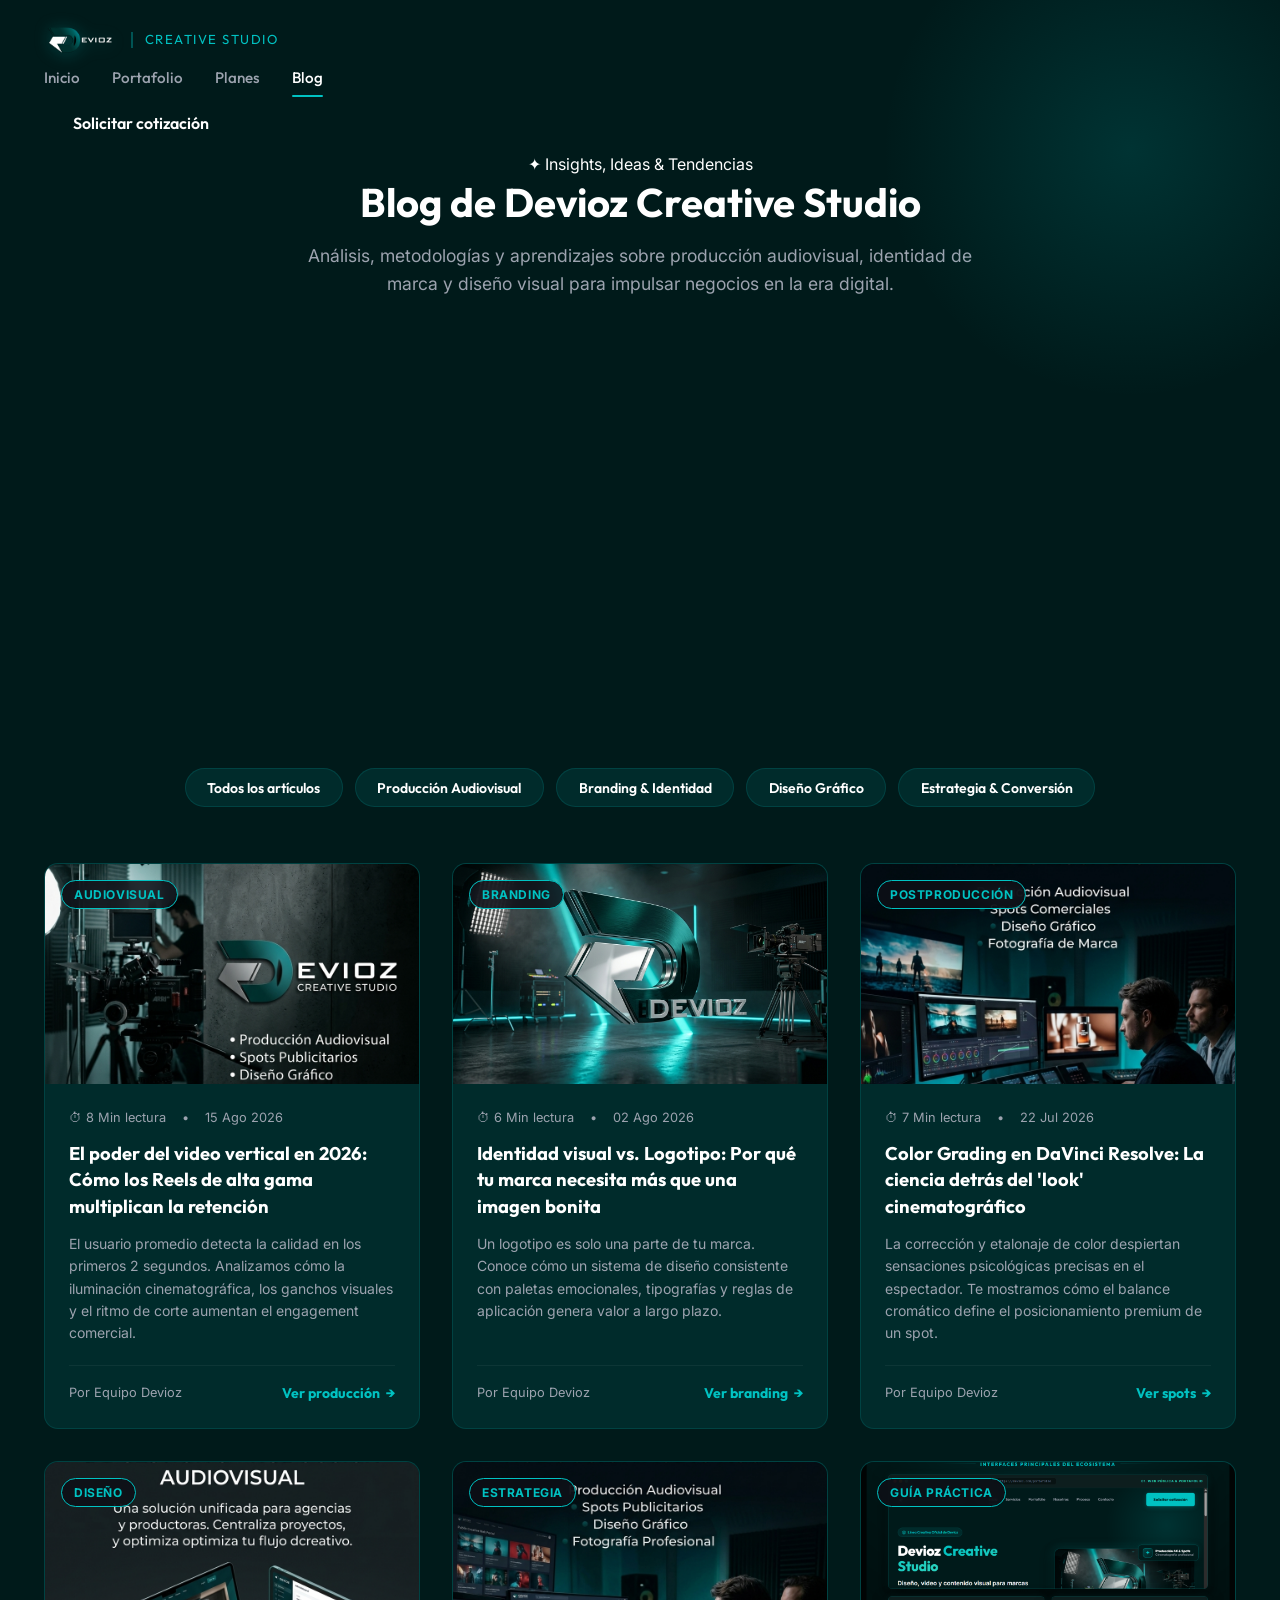
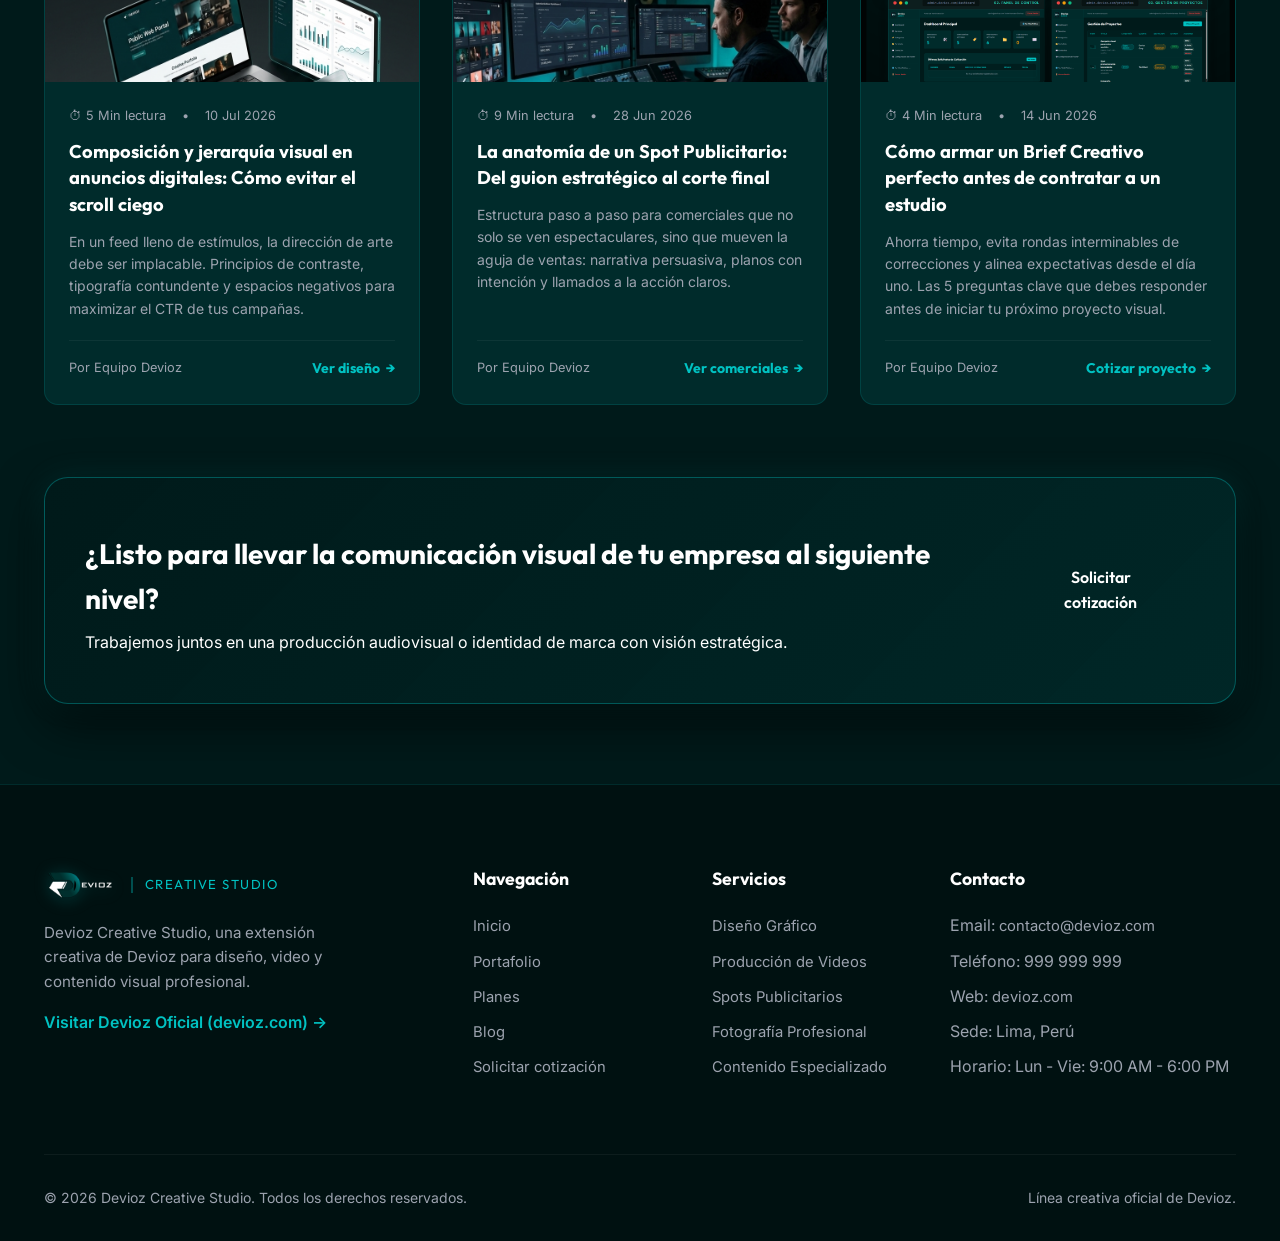
==== frontend/blog.html @ 8f35e1f4 "feat(navigation): add Planes and Blog pages and update main navigation" ====
﻿<!DOCTYPE html>
<html lang=es>
<head>
  <meta charset=UTF-8>
  <meta name=viewport content=width=device-width, initial-scale=1.0>
  <title>Blog & Insights - Devioz Creative Studio</title>
  <meta name=description content=Artículos, tendencias y recursos sobre producción de video, diseño gráfico, branding y estrategia visual por el equipo de Devioz Creative Studio.>
  <meta name=robots content=index, follow>

  <!-- Open Graph -->
  <meta property=og:title content=Blog & Insights - Devioz Creative Studio>
  <meta property=og:description content=Estrategias, análisis y tendencias visuales para potenciar tu marca.>
  <meta property=og:image content=/frontend/assets/img/hero-devioz-studio.jpg>
  <meta property=og:type content=website>

  <!-- Favicon -->
  <link rel=icon type=image/png href=/frontend/assets/img/logo-devioz.png>

  <!-- Google Fonts: Syne & Inter -->
  <link rel=preconnect href=https://fonts.googleapis.com>
  <link rel=preconnect href=https://fonts.gstatic.com crossorigin>
  <link href=https://fonts.googleapis.com/css2?family=Inter:wght@300;400;500;600;700&family=Syne:wght@700;800&display=swap rel=stylesheet>

  <!-- CSS Principal -->
  <link rel=stylesheet href=/frontend/assets/css/style.css>
</head>
<body>

  <!-- HEADER / NAVEGACIÓN -->
  <header class=header id=header>
    <div class=container nav-container>
      <a href=/inicio class=logo id=main-logo aria-label=Devioz Creative Studio Inicio>
        <img src=/frontend/assets/img/logo-devioz.png alt=Devioz Logo class=logo-img>
        <span class=logo-badge>Creative Studio</span>
      </a>

      <nav class=nav-menu id=nav-menu>
        <a href=/inicio class=nav-link>Inicio</a>
        <a href=/portafolio class=nav-link>Portafolio</a>
        <a href=/planes class=nav-link>Planes</a>
        <a href=/blog class=nav-link active>Blog</a>
      </nav>

      <div class=nav-cta>
        <a href=/cotizacion class=btn btn-primary id=header-cta-btn>Solicitar cotización</a>
      </div>

      <button class=mobile-toggle id=mobile-toggle aria-label=Abrir menú de navegación aria-expanded=false>
        &#9776;
      </button>
    </div>
  </header>

  <main>
    <!-- CABECERA DE PÁGINA BLOG -->
    <section class=page-header-section>
      <div class=hero-glow></div>
      <div class=container>
        <div class=section-header>
          <span class=section-badge>✦ Insights, Ideas &amp; Tendencias</span>
          <h1 class=section-title>Blog de Devioz Creative Studio</h1>
          <p class=section-subtitle>
            Análisis, metodologías y aprendizajes sobre producción audiovisual, identidad de marca y diseño visual para impulsar negocios en la era digital.
          </p>
        </div>
      </div>
    </section>

    <!-- SECCIÓN DE ARTÍCULOS CON FILTROS -->
    <section class=blog-section>
      <div class=container>

        <!-- Barra de Filtros -->
        <div class=blog-filter-bar>
          <button type=button class=blog-filter-btn active data-category=all>Todos los artículos</button>
          <button type=button class=blog-filter-btn data-category=video>Producción Audiovisual</button>
          <button type=button class=blog-filter-btn data-category=branding>Branding &amp; Identidad</button>
          <button type=button class=blog-filter-btn data-category=diseno>Diseño Gráfico</button>
          <button type=button class=blog-filter-btn data-category=estrategia>Estrategia &amp; Conversión</button>
        </div>

        <!-- Grid de Artículos -->
        <div class=blog-grid id=blogGrid>

          <!-- Artículo 1 -->
          <article class=blog-card data-category=video>
            <div class=blog-thumb-wrap>
              <img src=/frontend/assets/img/flyer-devioz-rodaje.jpg alt=Producción de video vertical en 4K class=blog-thumb loading=lazy>
              <span class=blog-tag-badge>Audiovisual</span>
            </div>
            <div class=blog-body>
              <div class=blog-meta>
                <span>⏱ 8 Min lectura</span>
                <span>•</span>
                <span>15 Ago 2026</span>
              </div>
              <h2 class=blog-title>El poder del video vertical en 2026: Cómo los Reels de alta gama multiplican la retención</h2>
              <p class=blog-excerpt>
                El usuario promedio detecta la calidad en los primeros 2 segundos. Analizamos cómo la iluminación cinematográfica, los ganchos visuales y el ritmo de corte aumentan el engagement comercial.
              </p>
              <div class=blog-footer>
                <span class=blog-author>Por Equipo Devioz</span>
                <a href=/cotizacion?servicio=produccion-videos class=blog-read-more>Ver producción <span>&rarr;</span></a>
              </div>
            </div>
          </article>

          <!-- Artículo 2 -->
          <article class=blog-card data-category=branding>
            <div class=blog-thumb-wrap>
              <img src=/frontend/assets/img/hero-devioz-studio.jpg alt=Identidad de marca profesional class=blog-thumb loading=lazy>
              <span class=blog-tag-badge>Branding</span>
            </div>
            <div class=blog-body>
              <div class=blog-meta>
                <span>⏱ 6 Min lectura</span>
                <span>•</span>
                <span>02 Ago 2026</span>
              </div>
              <h2 class=blog-title>Identidad visual vs. Logotipo: Por qué tu marca necesita más que una imagen bonita</h2>
              <p class=blog-excerpt>
                Un logotipo es solo una parte de tu marca. Conoce cómo un sistema de diseño consistente con paletas emocionales, tipografías y reglas de aplicación genera valor a largo plazo.
              </p>
              <div class=blog-footer>
                <span class=blog-author>Por Equipo Devioz</span>
                <a href=/cotizacion?servicio=diseno-grafico class=blog-read-more>Ver branding <span>&rarr;</span></a>
              </div>
            </div>
          </article>

          <!-- Artículo 3 -->
          <article class=blog-card data-category=video>
            <div class=blog-thumb-wrap>
              <img src=/frontend/assets/img/flyer-devioz-postproduccion.jpg alt=Postproducción y color grading class=blog-thumb loading=lazy>
              <span class=blog-tag-badge>Postproducción</span>
            </div>
            <div class=blog-body>
              <div class=blog-meta>
                <span>⏱ 7 Min lectura</span>
                <span>•</span>
                <span>22 Jul 2026</span>
              </div>
              <h2 class=blog-title>Color Grading en DaVinci Resolve: La ciencia detrás del 'look' cinematográfico</h2>
              <p class=blog-excerpt>
                La corrección y etalonaje de color despiertan sensaciones psicológicas precisas en el espectador. Te mostramos cómo el balance cromático define el posicionamiento premium de un spot.
              </p>
              <div class=blog-footer>
                <span class=blog-author>Por Equipo Devioz</span>
                <a href=/cotizacion?servicio=spots-publicitarios class=blog-read-more>Ver spots <span>&rarr;</span></a>
              </div>
            </div>
          </article>

          <!-- Artículo 4 -->
          <article class=blog-card data-category=diseno>
            <div class=blog-thumb-wrap>
              <img src=/frontend/assets/img/flyer-devioz-devices.jpg alt=Diseño publicitario multiformato class=blog-thumb loading=lazy>
              <span class=blog-tag-badge>Diseño</span>
            </div>
            <div class=blog-body>
              <div class=blog-meta>
                <span>⏱ 5 Min lectura</span>
                <span>•</span>
                <span>10 Jul 2026</span>
              </div>
              <h2 class=blog-title>Composición y jerarquía visual en anuncios digitales: Cómo evitar el scroll ciego</h2>
              <p class=blog-excerpt>
                En un feed lleno de estímulos, la dirección de arte debe ser implacable. Principios de contraste, tipografía contundente y espacios negativos para maximizar el CTR de tus campañas.
              </p>
              <div class=blog-footer>
                <span class=blog-author>Por Equipo Devioz</span>
                <a href=/cotizacion?servicio=diseno-grafico class=blog-read-more>Ver diseño <span>&rarr;</span></a>
              </div>
            </div>
          </article>

          <!-- Artículo 5 -->
          <article class=blog-card data-category=estrategia>
            <div class=blog-thumb-wrap>
              <img src=/frontend/assets/img/flyer-devioz-pantallas.jpg alt=Estrategia y producción de comerciales class=blog-thumb loading=lazy>
              <span class=blog-tag-badge>Estrategia</span>
            </div>
            <div class=blog-body>
              <div class=blog-meta>
                <span>⏱ 9 Min lectura</span>
                <span>•</span>
                <span>28 Jun 2026</span>
              </div>
              <h2 class=blog-title>La anatomía de un Spot Publicitario: Del guion estratégico al corte final</h2>
              <p class=blog-excerpt>
                Estructura paso a paso para comerciales que no solo se ven espectaculares, sino que mueven la aguja de ventas: narrativa persuasiva, planos con intención y llamados a la acción claros.
              </p>
              <div class=blog-footer>
                <span class=blog-author>Por Equipo Devioz</span>
                <a href=/cotizacion?servicio=spots-publicitarios class=blog-read-more>Ver comerciales <span>&rarr;</span></a>
              </div>
            </div>
          </article>

          <!-- Artículo 6 -->
          <article class=blog-card data-category=estrategia>
            <div class=blog-thumb-wrap>
              <img src=/frontend/assets/img/flyer-oficial-devioz.png alt=Brief creativo profesional class=blog-thumb loading=lazy>
              <span class=blog-tag-badge>Guía Práctica</span>
            </div>
            <div class=blog-body>
              <div class=blog-meta>
                <span>⏱ 4 Min lectura</span>
                <span>•</span>
                <span>14 Jun 2026</span>
              </div>
              <h2 class=blog-title>Cómo armar un Brief Creativo perfecto antes de contratar a un estudio</h2>
              <p class=blog-excerpt>
                Ahorra tiempo, evita rondas interminables de correcciones y alinea expectativas desde el día uno. Las 5 preguntas clave que debes responder antes de iniciar tu próximo proyecto visual.
              </p>
              <div class=blog-footer>
                <span class=blog-author>Por Equipo Devioz</span>
                <a href=/cotizacion class=blog-read-more>Cotizar proyecto <span>&rarr;</span></a>
              </div>
            </div>
          </article>

        </div>

        <!-- BANNER FINAL CTA -->
        <div class=page-cta-banner>
          <div>
            <h3 class=page-cta-title>¿Listo para llevar la comunicación visual de tu empresa al siguiente nivel?</h3>
            <p class=page-cta-desc>Trabajemos juntos en una producción audiovisual o identidad de marca con visión estratégica.</p>
          </div>
          <a href=/cotizacion class=btn btn-primary page-cta-btn>Solicitar cotización</a>
        </div>

      </div>
    </section>
  </main>

  <!-- FOOTER -->
  <footer class=footer>
    <div class=container>
      <div class=footer-grid>
        <div class=footer-about>
          <a href=/inicio class=logo>
            <img src=/frontend/assets/img/logo-devioz.png alt=Devioz Logo class=logo-img style=height: 32px;>
            <span class=logo-badge>Creative Studio</span>
          </a>
          <p>
            Devioz Creative Studio, una extensión creativa de Devioz para diseño, video y contenido visual profesional.
          </p>
          <a href=https://devioz.com/ target=_blank rel=noopener noreferrer class=footer-external id=footer-external-link>
            Visitar Devioz Oficial (devioz.com) &rarr;
          </a>
        </div>

        <div>
          <h4 class=footer-title>Navegación</h4>
          <ul class=footer-links>
            <li><a href=/inicio>Inicio</a></li>
            <li><a href=/portafolio>Portafolio</a></li>
            <li><a href=/planes>Planes</a></li>
            <li><a href=/blog>Blog</a></li>
            <li><a href=/cotizacion>Solicitar cotización</a></li>
          </ul>
        </div>

        <div>
          <h4 class=footer-title>Servicios</h4>
          <ul class=footer-links>
            <li><a href=/cotizacion?servicio=diseno-grafico>Diseño Gráfico</a></li>
            <li><a href=/cotizacion?servicio=produccion-videos>Producción de Videos</a></li>
            <li><a href=/cotizacion?servicio=spots-publicitarios>Spots Publicitarios</a></li>
            <li><a href=/cotizacion?servicio=fotografia-profesional>Fotografía Profesional</a></li>
            <li><a href=/cotizacion?servicio=contenido-especializado>Contenido Especializado</a></li>
          </ul>
        </div>

        <div>
          <h4 class=footer-title>Contacto</h4>
          <ul class=footer-links>
            <li class=footer-contact-item>Email: <a href=mailto:contacto@devioz.com id=footer-email style=color: inherit; text-decoration: none;>contacto@devioz.com</a></li>
            <li class=footer-contact-item>Teléfono: <span id=footer-telefono>999 999 999</span></li>
            <li class=footer-contact-item>Web: <a href=https://devioz.com/ target=_blank rel=noopener noreferrer id=footer-web style=color: inherit; text-decoration: none;>devioz.com</a></li>
            <li class=footer-contact-item>Sede: <span id=footer-sede>Lima, Perú</span></li>
            <li class=footer-contact-item id=footer-horario-row>Horario: <span id=footer-horario>Lun - Vie: 9:00 AM - 6:00 PM</span></li>
          </ul>
        </div>
      </div>

      <div class=footer-bottom>
        <p>&copy; 2026 Devioz Creative Studio. Todos los derechos reservados.</p>
        <p class=footer-privacy>Línea creativa oficial de <a href=https://devioz.com/ target=_blank rel=noopener noreferrer style=color: inherit;>Devioz</a>.</p>
      </div>
    </div>
  </footer>

  <!-- Script Principal -->
  <script src=/frontend/assets/js/main.js></script>
</body>
</html>
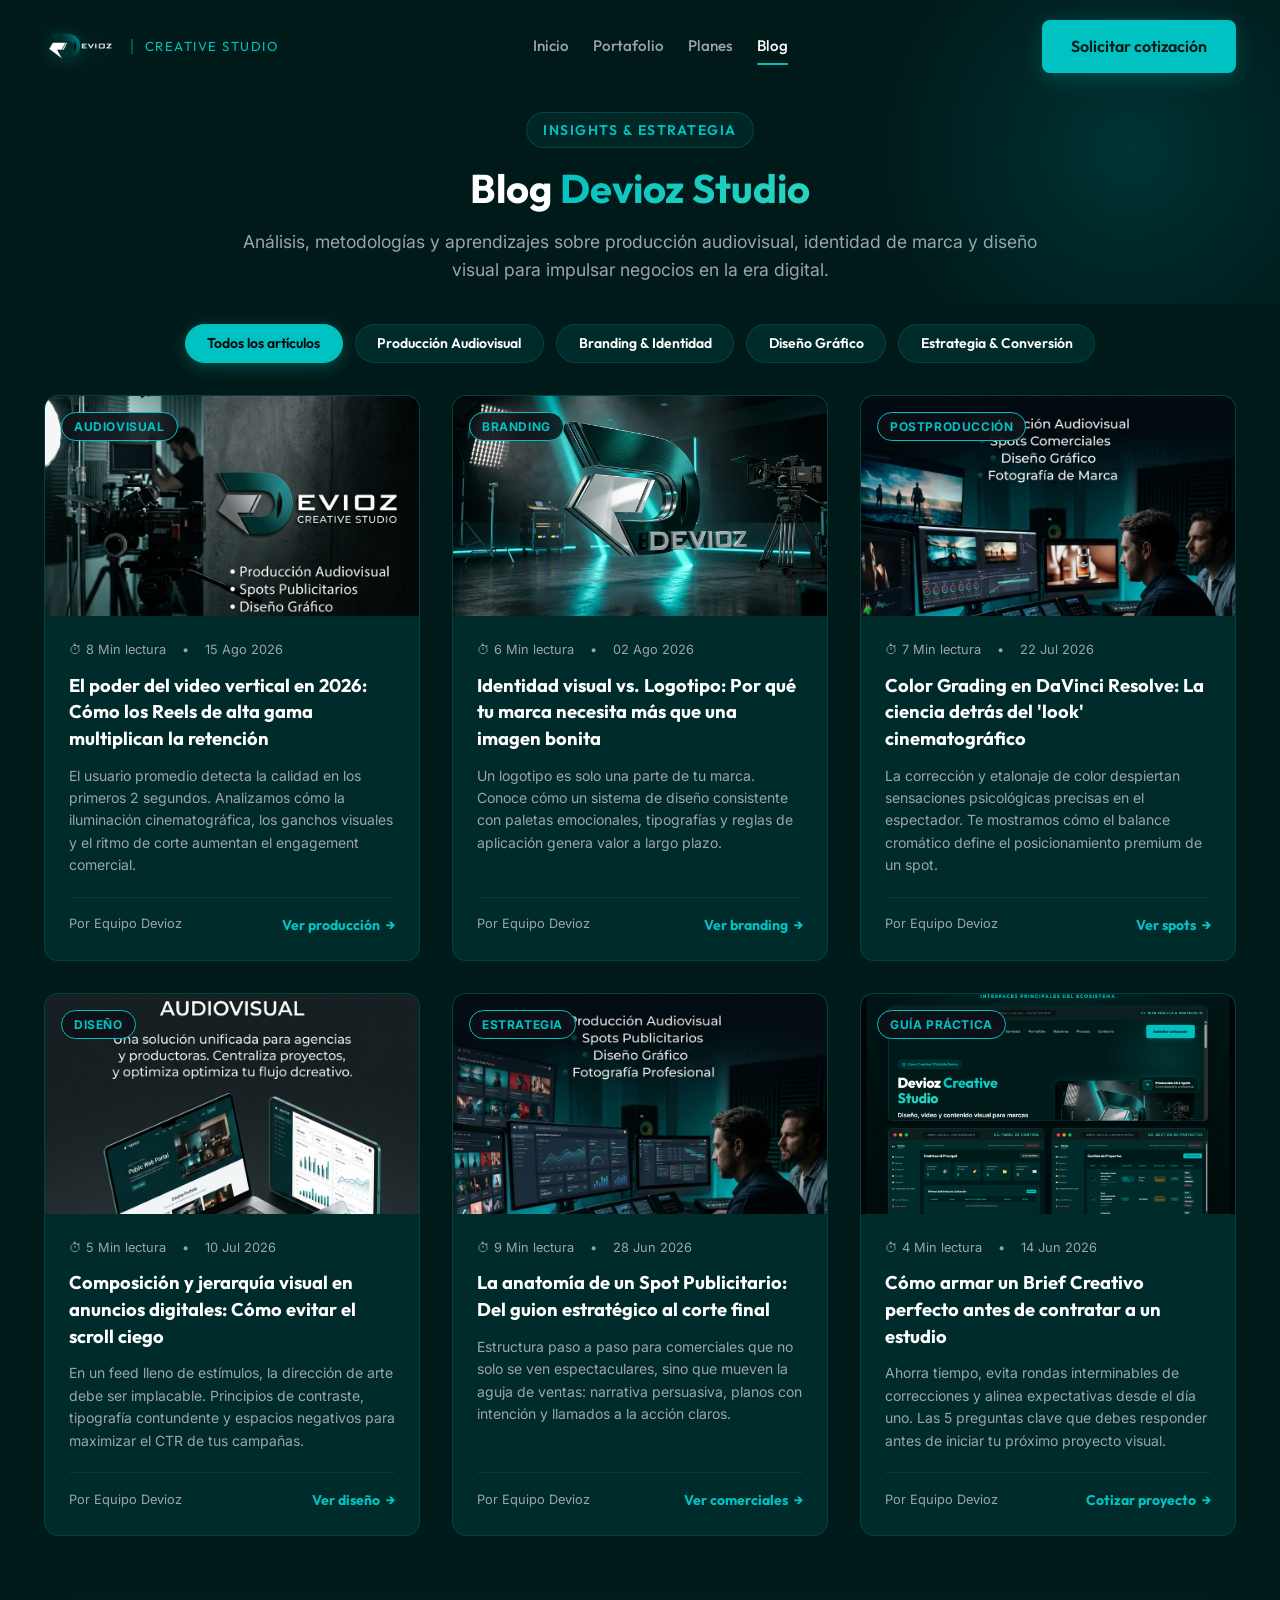
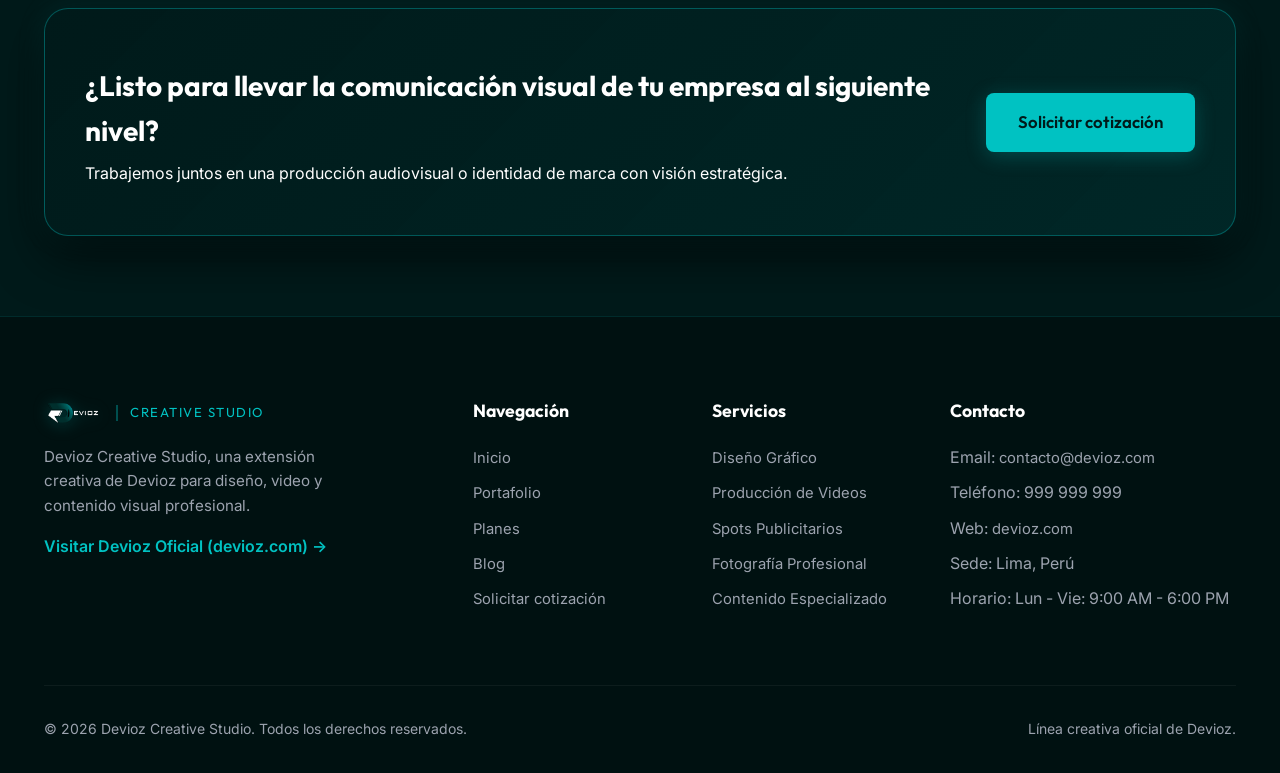
==== commit 37a7ceb1: "fix(ui): optimize vertical spacing between page headers and content, fix nav alignment and portfolio" ====
--- a/frontend/blog.html
+++ b/frontend/blog.html
@@ -1,51 +1,51 @@
-﻿<!DOCTYPE html>
-<html lang=es>
+<!DOCTYPE html>
+<html lang="es">
 <head>
-  <meta charset=UTF-8>
-  <meta name=viewport content=width=device-width, initial-scale=1.0>
+  <meta charset="UTF-8">
+  <meta name="viewport" content="width=device-width, initial-scale=1.0">
   <title>Blog & Insights - Devioz Creative Studio</title>
-  <meta name=description content=Artículos, tendencias y recursos sobre producción de video, diseño gráfico, branding y estrategia visual por el equipo de Devioz Creative Studio.>
-  <meta name=robots content=index, follow>
+  <meta name="description" content="Artículos, tendencias y recursos sobre producción de video, diseño gráfico, branding y estrategia visual por el equipo de Devioz Creative Studio.">
+  <meta name="robots" content="index, follow">
 
   <!-- Open Graph -->
-  <meta property=og:title content=Blog & Insights - Devioz Creative Studio>
-  <meta property=og:description content=Estrategias, análisis y tendencias visuales para potenciar tu marca.>
-  <meta property=og:image content=/frontend/assets/img/hero-devioz-studio.jpg>
-  <meta property=og:type content=website>
+  <meta property="og:title" content="Blog & Insights - Devioz Creative Studio">
+  <meta property="og:description" content="Estrategias, análisis y tendencias visuales para potenciar tu marca.">
+  <meta property="og:image" content="/frontend/assets/img/hero-devioz-studio.jpg">
+  <meta property="og:type" content="website">
 
   <!-- Favicon -->
-  <link rel=icon type=image/png href=/frontend/assets/img/logo-devioz.png>
+  <link rel="icon" type="image/png" href="/frontend/assets/img/logo-devioz.png">
 
   <!-- Google Fonts: Syne & Inter -->
-  <link rel=preconnect href=https://fonts.googleapis.com>
-  <link rel=preconnect href=https://fonts.gstatic.com crossorigin>
-  <link href=https://fonts.googleapis.com/css2?family=Inter:wght@300;400;500;600;700&family=Syne:wght@700;800&display=swap rel=stylesheet>
+  <link rel="preconnect" href="https://fonts.googleapis.com">
+  <link rel="preconnect" href="https://fonts.gstatic.com" crossorigin>
+  <link href="https://fonts.googleapis.com/css2?family=Inter:wght@300;400;500;600;700&family=Syne:wght@700;800&display=swap" rel="stylesheet">
 
   <!-- CSS Principal -->
-  <link rel=stylesheet href=/frontend/assets/css/style.css>
+  <link rel="stylesheet" href="/frontend/assets/css/style.css">
 </head>
 <body>
 
   <!-- HEADER / NAVEGACIÓN -->
-  <header class=header id=header>
-    <div class=container nav-container>
-      <a href=/inicio class=logo id=main-logo aria-label=Devioz Creative Studio Inicio>
-        <img src=/frontend/assets/img/logo-devioz.png alt=Devioz Logo class=logo-img>
-        <span class=logo-badge>Creative Studio</span>
+  <header class="header" id="header">
+    <div class="container nav-container">
+      <a href="/inicio" class="logo" id="main-logo" aria-label="Devioz Creative Studio Inicio">
+        <img src="/frontend/assets/img/logo-devioz.png" alt="Devioz Logo" class="logo-img">
+        <span class="logo-badge">Creative Studio</span>
       </a>
 
-      <nav class=nav-menu id=nav-menu>
-        <a href=/inicio class=nav-link>Inicio</a>
-        <a href=/portafolio class=nav-link>Portafolio</a>
-        <a href=/planes class=nav-link>Planes</a>
-        <a href=/blog class=nav-link active>Blog</a>
+      <nav class="nav-menu" id="nav-menu">
+        <a href="/inicio" class="nav-link">Inicio</a>
+        <a href="/portafolio" class="nav-link">Portafolio</a>
+        <a href="/planes" class="nav-link">Planes</a>
+        <a href="/blog" class="nav-link active">Blog</a>
       </nav>
 
-      <div class=nav-cta>
-        <a href=/cotizacion class=btn btn-primary id=header-cta-btn>Solicitar cotización</a>
-      </div>
-
-      <button class=mobile-toggle id=mobile-toggle aria-label=Abrir menú de navegación aria-expanded=false>
+      <div class="nav-cta">
+        <a href="/cotizacion" class="btn btn-primary" id="header-cta-btn">Solicitar cotización</a>
+      </div>
+
+      <button class="mobile-toggle" id="mobile-toggle" aria-label="Abrir menú de navegación" aria-expanded="false">
         &#9776;
       </button>
     </div>
@@ -53,13 +53,13 @@
 
   <main>
     <!-- CABECERA DE PÁGINA BLOG -->
-    <section class=page-header-section>
-      <div class=hero-glow></div>
-      <div class=container>
-        <div class=section-header>
-          <span class=section-badge>✦ Insights, Ideas &amp; Tendencias</span>
-          <h1 class=section-title>Blog de Devioz Creative Studio</h1>
-          <p class=section-subtitle>
+    <section class="page-header-section">
+      <div class="hero-glow"></div>
+      <div class="container">
+        <div class="section-header">
+          <span class="section-tag">Insights &amp; Estrategia</span>
+          <h1 class="section-title">Blog <span>Devioz Studio</span></h1>
+          <p class="section-subtitle">
             Análisis, metodologías y aprendizajes sobre producción audiovisual, identidad de marca y diseño visual para impulsar negocios en la era digital.
           </p>
         </div>
@@ -67,155 +67,155 @@
     </section>
 
     <!-- SECCIÓN DE ARTÍCULOS CON FILTROS -->
-    <section class=blog-section>
-      <div class=container>
+    <section class="blog-section">
+      <div class="container">
 
         <!-- Barra de Filtros -->
-        <div class=blog-filter-bar>
-          <button type=button class=blog-filter-btn active data-category=all>Todos los artículos</button>
-          <button type=button class=blog-filter-btn data-category=video>Producción Audiovisual</button>
-          <button type=button class=blog-filter-btn data-category=branding>Branding &amp; Identidad</button>
-          <button type=button class=blog-filter-btn data-category=diseno>Diseño Gráfico</button>
-          <button type=button class=blog-filter-btn data-category=estrategia>Estrategia &amp; Conversión</button>
+        <div class="blog-filter-bar">
+          <button type="button" class="blog-filter-btn active" data-category="all">Todos los artículos</button>
+          <button type="button" class="blog-filter-btn" data-category="video">Producción Audiovisual</button>
+          <button type="button" class="blog-filter-btn" data-category="branding">Branding &amp; Identidad</button>
+          <button type="button" class="blog-filter-btn" data-category="diseno">Diseño Gráfico</button>
+          <button type="button" class="blog-filter-btn" data-category="estrategia">Estrategia &amp; Conversión</button>
         </div>
 
         <!-- Grid de Artículos -->
-        <div class=blog-grid id=blogGrid>
+        <div class="blog-grid" id="blogGrid">
 
           <!-- Artículo 1 -->
-          <article class=blog-card data-category=video>
-            <div class=blog-thumb-wrap>
-              <img src=/frontend/assets/img/flyer-devioz-rodaje.jpg alt=Producción de video vertical en 4K class=blog-thumb loading=lazy>
-              <span class=blog-tag-badge>Audiovisual</span>
-            </div>
-            <div class=blog-body>
-              <div class=blog-meta>
+          <article class="blog-card" data-category="video">
+            <div class="blog-thumb-wrap">
+              <img src="/frontend/assets/img/flyer-devioz-rodaje.jpg" alt="Producción de video vertical en 4K" class="blog-thumb" loading="lazy">
+              <span class="blog-tag-badge">Audiovisual</span>
+            </div>
+            <div class="blog-body">
+              <div class="blog-meta">
                 <span>⏱ 8 Min lectura</span>
                 <span>•</span>
                 <span>15 Ago 2026</span>
               </div>
-              <h2 class=blog-title>El poder del video vertical en 2026: Cómo los Reels de alta gama multiplican la retención</h2>
-              <p class=blog-excerpt>
+              <h2 class="blog-title">El poder del video vertical en 2026: Cómo los Reels de alta gama multiplican la retención</h2>
+              <p class="blog-excerpt">
                 El usuario promedio detecta la calidad en los primeros 2 segundos. Analizamos cómo la iluminación cinematográfica, los ganchos visuales y el ritmo de corte aumentan el engagement comercial.
               </p>
-              <div class=blog-footer>
-                <span class=blog-author>Por Equipo Devioz</span>
-                <a href=/cotizacion?servicio=produccion-videos class=blog-read-more>Ver producción <span>&rarr;</span></a>
+              <div class="blog-footer">
+                <span class="blog-author">Por Equipo Devioz</span>
+                <a href="/cotizacion?servicio=produccion-videos" class="blog-read-more">Ver producción <span>&rarr;</span></a>
               </div>
             </div>
           </article>
 
           <!-- Artículo 2 -->
-          <article class=blog-card data-category=branding>
-            <div class=blog-thumb-wrap>
-              <img src=/frontend/assets/img/hero-devioz-studio.jpg alt=Identidad de marca profesional class=blog-thumb loading=lazy>
-              <span class=blog-tag-badge>Branding</span>
-            </div>
-            <div class=blog-body>
-              <div class=blog-meta>
+          <article class="blog-card" data-category="branding">
+            <div class="blog-thumb-wrap">
+              <img src="/frontend/assets/img/hero-devioz-studio.jpg" alt="Identidad de marca profesional" class="blog-thumb" loading="lazy">
+              <span class="blog-tag-badge">Branding</span>
+            </div>
+            <div class="blog-body">
+              <div class="blog-meta">
                 <span>⏱ 6 Min lectura</span>
                 <span>•</span>
                 <span>02 Ago 2026</span>
               </div>
-              <h2 class=blog-title>Identidad visual vs. Logotipo: Por qué tu marca necesita más que una imagen bonita</h2>
-              <p class=blog-excerpt>
+              <h2 class="blog-title">Identidad visual vs. Logotipo: Por qué tu marca necesita más que una imagen bonita</h2>
+              <p class="blog-excerpt">
                 Un logotipo es solo una parte de tu marca. Conoce cómo un sistema de diseño consistente con paletas emocionales, tipografías y reglas de aplicación genera valor a largo plazo.
               </p>
-              <div class=blog-footer>
-                <span class=blog-author>Por Equipo Devioz</span>
-                <a href=/cotizacion?servicio=diseno-grafico class=blog-read-more>Ver branding <span>&rarr;</span></a>
+              <div class="blog-footer">
+                <span class="blog-author">Por Equipo Devioz</span>
+                <a href="/cotizacion?servicio=diseno-grafico" class="blog-read-more">Ver branding <span>&rarr;</span></a>
               </div>
             </div>
           </article>
 
           <!-- Artículo 3 -->
-          <article class=blog-card data-category=video>
-            <div class=blog-thumb-wrap>
-              <img src=/frontend/assets/img/flyer-devioz-postproduccion.jpg alt=Postproducción y color grading class=blog-thumb loading=lazy>
-              <span class=blog-tag-badge>Postproducción</span>
-            </div>
-            <div class=blog-body>
-              <div class=blog-meta>
+          <article class="blog-card" data-category="video">
+            <div class="blog-thumb-wrap">
+              <img src="/frontend/assets/img/flyer-devioz-postproduccion.jpg" alt="Postproducción y color grading" class="blog-thumb" loading="lazy">
+              <span class="blog-tag-badge">Postproducción</span>
+            </div>
+            <div class="blog-body">
+              <div class="blog-meta">
                 <span>⏱ 7 Min lectura</span>
                 <span>•</span>
                 <span>22 Jul 2026</span>
               </div>
-              <h2 class=blog-title>Color Grading en DaVinci Resolve: La ciencia detrás del 'look' cinematográfico</h2>
-              <p class=blog-excerpt>
+              <h2 class="blog-title">Color Grading en DaVinci Resolve: La ciencia detrás del 'look' cinematográfico</h2>
+              <p class="blog-excerpt">
                 La corrección y etalonaje de color despiertan sensaciones psicológicas precisas en el espectador. Te mostramos cómo el balance cromático define el posicionamiento premium de un spot.
               </p>
-              <div class=blog-footer>
-                <span class=blog-author>Por Equipo Devioz</span>
-                <a href=/cotizacion?servicio=spots-publicitarios class=blog-read-more>Ver spots <span>&rarr;</span></a>
+              <div class="blog-footer">
+                <span class="blog-author">Por Equipo Devioz</span>
+                <a href="/cotizacion?servicio=spots-publicitarios" class="blog-read-more">Ver spots <span>&rarr;</span></a>
               </div>
             </div>
           </article>
 
           <!-- Artículo 4 -->
-          <article class=blog-card data-category=diseno>
-            <div class=blog-thumb-wrap>
-              <img src=/frontend/assets/img/flyer-devioz-devices.jpg alt=Diseño publicitario multiformato class=blog-thumb loading=lazy>
-              <span class=blog-tag-badge>Diseño</span>
-            </div>
-            <div class=blog-body>
-              <div class=blog-meta>
+          <article class="blog-card" data-category="diseno">
+            <div class="blog-thumb-wrap">
+              <img src="/frontend/assets/img/flyer-devioz-devices.jpg" alt="Diseño publicitario multiformato" class="blog-thumb" loading="lazy">
+              <span class="blog-tag-badge">Diseño</span>
+            </div>
+            <div class="blog-body">
+              <div class="blog-meta">
                 <span>⏱ 5 Min lectura</span>
                 <span>•</span>
                 <span>10 Jul 2026</span>
               </div>
-              <h2 class=blog-title>Composición y jerarquía visual en anuncios digitales: Cómo evitar el scroll ciego</h2>
-              <p class=blog-excerpt>
+              <h2 class="blog-title">Composición y jerarquía visual en anuncios digitales: Cómo evitar el scroll ciego</h2>
+              <p class="blog-excerpt">
                 En un feed lleno de estímulos, la dirección de arte debe ser implacable. Principios de contraste, tipografía contundente y espacios negativos para maximizar el CTR de tus campañas.
               </p>
-              <div class=blog-footer>
-                <span class=blog-author>Por Equipo Devioz</span>
-                <a href=/cotizacion?servicio=diseno-grafico class=blog-read-more>Ver diseño <span>&rarr;</span></a>
+              <div class="blog-footer">
+                <span class="blog-author">Por Equipo Devioz</span>
+                <a href="/cotizacion?servicio=diseno-grafico" class="blog-read-more">Ver diseño <span>&rarr;</span></a>
               </div>
             </div>
           </article>
 
           <!-- Artículo 5 -->
-          <article class=blog-card data-category=estrategia>
-            <div class=blog-thumb-wrap>
-              <img src=/frontend/assets/img/flyer-devioz-pantallas.jpg alt=Estrategia y producción de comerciales class=blog-thumb loading=lazy>
-              <span class=blog-tag-badge>Estrategia</span>
-            </div>
-            <div class=blog-body>
-              <div class=blog-meta>
+          <article class="blog-card" data-category="estrategia">
+            <div class="blog-thumb-wrap">
+              <img src="/frontend/assets/img/flyer-devioz-pantallas.jpg" alt="Estrategia y producción de comerciales" class="blog-thumb" loading="lazy">
+              <span class="blog-tag-badge">Estrategia</span>
+            </div>
+            <div class="blog-body">
+              <div class="blog-meta">
                 <span>⏱ 9 Min lectura</span>
                 <span>•</span>
                 <span>28 Jun 2026</span>
               </div>
-              <h2 class=blog-title>La anatomía de un Spot Publicitario: Del guion estratégico al corte final</h2>
-              <p class=blog-excerpt>
+              <h2 class="blog-title">La anatomía de un Spot Publicitario: Del guion estratégico al corte final</h2>
+              <p class="blog-excerpt">
                 Estructura paso a paso para comerciales que no solo se ven espectaculares, sino que mueven la aguja de ventas: narrativa persuasiva, planos con intención y llamados a la acción claros.
               </p>
-              <div class=blog-footer>
-                <span class=blog-author>Por Equipo Devioz</span>
-                <a href=/cotizacion?servicio=spots-publicitarios class=blog-read-more>Ver comerciales <span>&rarr;</span></a>
+              <div class="blog-footer">
+                <span class="blog-author">Por Equipo Devioz</span>
+                <a href="/cotizacion?servicio=spots-publicitarios" class="blog-read-more">Ver comerciales <span>&rarr;</span></a>
               </div>
             </div>
           </article>
 
           <!-- Artículo 6 -->
-          <article class=blog-card data-category=estrategia>
-            <div class=blog-thumb-wrap>
-              <img src=/frontend/assets/img/flyer-oficial-devioz.png alt=Brief creativo profesional class=blog-thumb loading=lazy>
-              <span class=blog-tag-badge>Guía Práctica</span>
-            </div>
-            <div class=blog-body>
-              <div class=blog-meta>
+          <article class="blog-card" data-category="estrategia">
+            <div class="blog-thumb-wrap">
+              <img src="/frontend/assets/img/flyer-oficial-devioz.png" alt="Brief creativo profesional" class="blog-thumb" loading="lazy">
+              <span class="blog-tag-badge">Guía Práctica</span>
+            </div>
+            <div class="blog-body">
+              <div class="blog-meta">
                 <span>⏱ 4 Min lectura</span>
                 <span>•</span>
                 <span>14 Jun 2026</span>
               </div>
-              <h2 class=blog-title>Cómo armar un Brief Creativo perfecto antes de contratar a un estudio</h2>
-              <p class=blog-excerpt>
+              <h2 class="blog-title">Cómo armar un Brief Creativo perfecto antes de contratar a un estudio</h2>
+              <p class="blog-excerpt">
                 Ahorra tiempo, evita rondas interminables de correcciones y alinea expectativas desde el día uno. Las 5 preguntas clave que debes responder antes de iniciar tu próximo proyecto visual.
               </p>
-              <div class=blog-footer>
-                <span class=blog-author>Por Equipo Devioz</span>
-                <a href=/cotizacion class=blog-read-more>Cotizar proyecto <span>&rarr;</span></a>
+              <div class="blog-footer">
+                <span class="blog-author">Por Equipo Devioz</span>
+                <a href="/cotizacion" class="blog-read-more">Cotizar proyecto <span>&rarr;</span></a>
               </div>
             </div>
           </article>
@@ -223,12 +223,12 @@
         </div>
 
         <!-- BANNER FINAL CTA -->
-        <div class=page-cta-banner>
+        <div class="page-cta-banner">
           <div>
-            <h3 class=page-cta-title>¿Listo para llevar la comunicación visual de tu empresa al siguiente nivel?</h3>
-            <p class=page-cta-desc>Trabajemos juntos en una producción audiovisual o identidad de marca con visión estratégica.</p>
+            <h3 class="page-cta-title">¿Listo para llevar la comunicación visual de tu empresa al siguiente nivel?</h3>
+            <p class="page-cta-desc">Trabajemos juntos en una producción audiovisual o identidad de marca con visión estratégica.</p>
           </div>
-          <a href=/cotizacion class=btn btn-primary page-cta-btn>Solicitar cotización</a>
+          <a href="/cotizacion" class="btn btn-primary page-cta-btn">Solicitar cotización</a>
         </div>
 
       </div>
@@ -236,64 +236,64 @@
   </main>
 
   <!-- FOOTER -->
-  <footer class=footer>
-    <div class=container>
-      <div class=footer-grid>
-        <div class=footer-about>
-          <a href=/inicio class=logo>
-            <img src=/frontend/assets/img/logo-devioz.png alt=Devioz Logo class=logo-img style=height: 32px;>
-            <span class=logo-badge>Creative Studio</span>
+  <footer class="footer">
+    <div class="container">
+      <div class="footer-grid">
+        <div class="footer-about">
+          <a href="/inicio" class="logo">
+            <img src="/frontend/assets/img/logo-devioz.png" alt="Devioz Logo" class="logo-img" style="height: 32px;">
+            <span class="logo-badge">Creative Studio</span>
           </a>
           <p>
             Devioz Creative Studio, una extensión creativa de Devioz para diseño, video y contenido visual profesional.
           </p>
-          <a href=https://devioz.com/ target=_blank rel=noopener noreferrer class=footer-external id=footer-external-link>
+          <a href="https://devioz.com/" target="_blank" rel="noopener noreferrer" class="footer-external" id="footer-external-link">
             Visitar Devioz Oficial (devioz.com) &rarr;
           </a>
         </div>
 
         <div>
-          <h4 class=footer-title>Navegación</h4>
-          <ul class=footer-links>
-            <li><a href=/inicio>Inicio</a></li>
-            <li><a href=/portafolio>Portafolio</a></li>
-            <li><a href=/planes>Planes</a></li>
-            <li><a href=/blog>Blog</a></li>
-            <li><a href=/cotizacion>Solicitar cotización</a></li>
+          <h4 class="footer-title">Navegación</h4>
+          <ul class="footer-links">
+            <li><a href="/inicio">Inicio</a></li>
+            <li><a href="/portafolio">Portafolio</a></li>
+            <li><a href="/planes">Planes</a></li>
+            <li><a href="/blog">Blog</a></li>
+            <li><a href="/cotizacion">Solicitar cotización</a></li>
           </ul>
         </div>
 
         <div>
-          <h4 class=footer-title>Servicios</h4>
-          <ul class=footer-links>
-            <li><a href=/cotizacion?servicio=diseno-grafico>Diseño Gráfico</a></li>
-            <li><a href=/cotizacion?servicio=produccion-videos>Producción de Videos</a></li>
-            <li><a href=/cotizacion?servicio=spots-publicitarios>Spots Publicitarios</a></li>
-            <li><a href=/cotizacion?servicio=fotografia-profesional>Fotografía Profesional</a></li>
-            <li><a href=/cotizacion?servicio=contenido-especializado>Contenido Especializado</a></li>
+          <h4 class="footer-title">Servicios</h4>
+          <ul class="footer-links">
+            <li><a href="/cotizacion?servicio=diseno-grafico">Diseño Gráfico</a></li>
+            <li><a href="/cotizacion?servicio=produccion-videos">Producción de Videos</a></li>
+            <li><a href="/cotizacion?servicio=spots-publicitarios">Spots Publicitarios</a></li>
+            <li><a href="/cotizacion?servicio=fotografia-profesional">Fotografía Profesional</a></li>
+            <li><a href="/cotizacion?servicio=contenido-especializado">Contenido Especializado</a></li>
           </ul>
         </div>
 
         <div>
-          <h4 class=footer-title>Contacto</h4>
-          <ul class=footer-links>
-            <li class=footer-contact-item>Email: <a href=mailto:contacto@devioz.com id=footer-email style=color: inherit; text-decoration: none;>contacto@devioz.com</a></li>
-            <li class=footer-contact-item>Teléfono: <span id=footer-telefono>999 999 999</span></li>
-            <li class=footer-contact-item>Web: <a href=https://devioz.com/ target=_blank rel=noopener noreferrer id=footer-web style=color: inherit; text-decoration: none;>devioz.com</a></li>
-            <li class=footer-contact-item>Sede: <span id=footer-sede>Lima, Perú</span></li>
-            <li class=footer-contact-item id=footer-horario-row>Horario: <span id=footer-horario>Lun - Vie: 9:00 AM - 6:00 PM</span></li>
+          <h4 class="footer-title">Contacto</h4>
+          <ul class="footer-links">
+            <li class="footer-contact-item">Email: <a href="mailto:contacto@devioz.com" id="footer-email" style="color: inherit; text-decoration: none;">contacto@devioz.com</a></li>
+            <li class="footer-contact-item">Teléfono: <span id="footer-telefono">999 999 999</span></li>
+            <li class="footer-contact-item">Web: <a href="https://devioz.com/" target="_blank" rel="noopener noreferrer" id="footer-web" style="color: inherit; text-decoration: none;">devioz.com</a></li>
+            <li class="footer-contact-item">Sede: <span id="footer-sede">Lima, Perú</span></li>
+            <li class="footer-contact-item" id="footer-horario-row">Horario: <span id="footer-horario">Lun - Vie: 9:00 AM - 6:00 PM</span></li>
           </ul>
         </div>
       </div>
 
-      <div class=footer-bottom>
+      <div class="footer-bottom">
         <p>&copy; 2026 Devioz Creative Studio. Todos los derechos reservados.</p>
-        <p class=footer-privacy>Línea creativa oficial de <a href=https://devioz.com/ target=_blank rel=noopener noreferrer style=color: inherit;>Devioz</a>.</p>
+        <p class="footer-privacy">Línea creativa oficial de <a href="https://devioz.com/" target="_blank" rel="noopener noreferrer" style="color: inherit;">Devioz</a>.</p>
       </div>
     </div>
   </footer>
 
   <!-- Script Principal -->
-  <script src=/frontend/assets/js/main.js></script>
+  <script src="/frontend/assets/js/main.js"></script>
 </body>
-</html>
+</html>
--- a/frontend/assets/css/style.css
+++ b/frontend/assets/css/style.css
@@ -0,0 +1,1708 @@
+/* ==========================================================================
+   DEVIOZ CREATIVE STUDIO - STYLESHEET (FASE 2 FRONTEND)
+   Palette: Devioz Official Brand Spectrum
+   ========================================================================== */
+
+@import url('https://fonts.googleapis.com/css2?family=Outfit:wght@300;400;500;600;700;800&family=Inter:wght@300;400;500;600;700&display=swap');
+
+/* --- CSS VARIABLES & BRAND TOKENS --- */
+:root {
+  --devioz-primary: #00c2c2;
+  --devioz-primary-hover: #00d4d4;
+  --devioz-primary-glow: rgba(0, 194, 194, 0.25);
+  
+  --devioz-dark: #001a1a;
+  --devioz-dark-secondary: #002b2b;
+  --devioz-teal-deep: #004d4d;
+  --devioz-teal: #14b8a6;
+  --devioz-teal-light: #2dd4bf;
+  
+  --devioz-bg-soft: #f0fafa;
+  --devioz-bg-light: #e6ffff;
+  --devioz-bg-muted: #ccfafa;
+  
+  --devioz-white: #ffffff;
+  --devioz-gray: #9ca3af;
+  --devioz-gray-dark: #4b5563;
+  --devioz-border-dark: rgba(0, 194, 194, 0.15);
+
+  --font-heading: 'Outfit', -apple-system, BlinkMacSystemFont, sans-serif;
+  --font-body: 'Inter', -apple-system, BlinkMacSystemFont, sans-serif;
+
+  --transition-fast: 0.2s cubic-bezier(0.4, 0, 0.2, 1);
+  --transition-normal: 0.3s cubic-bezier(0.4, 0, 0.2, 1);
+  --radius-sm: 8px;
+  --radius-md: 14px;
+  --radius-lg: 24px;
+
+  --container-max: 1240px;
+}
+
+/* --- RESET & BASE STYLES --- */
+*, *::before, *::after {
+  box-sizing: border-box;
+  margin: 0;
+  padding: 0;
+}
+
+html {
+  scroll-behavior: smooth;
+  font-size: 16px;
+}
+
+body {
+  font-family: var(--font-body);
+  background-color: var(--devioz-dark);
+  color: var(--devioz-white);
+  line-height: 1.6;
+  overflow-x: hidden;
+  -webkit-font-smoothing: antialiased;
+}
+
+img {
+  max-width: 100%;
+  height: auto;
+  display: block;
+}
+
+a {
+  color: inherit;
+  text-decoration: none;
+  transition: var(--transition-fast);
+}
+
+ul {
+  list-style: none;
+}
+
+/* --- REUSABLE CONTAINER & UTILITIES --- */
+.container {
+  width: 100%;
+  max-width: var(--container-max);
+  margin: 0 auto;
+  padding: 0 1.5rem;
+}
+
+.section {
+  padding: 6rem 0;
+  position: relative;
+}
+
+.section-header {
+  text-align: center;
+  max-width: 700px;
+  margin: 0 auto 3.5rem auto;
+}
+
+.section-tag {
+  display: inline-block;
+  font-family: var(--font-heading);
+  font-size: 0.875rem;
+  font-weight: 600;
+  text-transform: uppercase;
+  letter-spacing: 1.5px;
+  color: var(--devioz-primary);
+  background: rgba(0, 194, 194, 0.08);
+  border: 1px solid rgba(0, 194, 194, 0.2);
+  padding: 0.35rem 1rem;
+  border-radius: 50px;
+  margin-bottom: 1rem;
+}
+
+.section-title {
+  font-family: var(--font-heading);
+  font-size: 2.5rem;
+  font-weight: 700;
+  line-height: 1.2;
+  margin-bottom: 1rem;
+  color: var(--devioz-white);
+}
+
+.section-title span {
+  color: var(--devioz-primary);
+  background: linear-gradient(135deg, var(--devioz-primary), var(--devioz-teal-light));
+  -webkit-background-clip: text;
+  -webkit-text-fill-color: transparent;
+}
+
+.section-subtitle {
+  color: var(--devioz-gray);
+  font-size: 1.1rem;
+}
+
+/* --- BUTTONS --- */
+.btn {
+  display: inline-flex;
+  align-items: center;
+  justify-content: center;
+  gap: 0.6rem;
+  padding: 0.85rem 1.8rem;
+  font-family: var(--font-heading);
+  font-size: 1rem;
+  font-weight: 600;
+  border-radius: var(--radius-sm);
+  cursor: pointer;
+  transition: var(--transition-normal);
+  border: none;
+  text-align: center;
+}
+
+.btn-primary {
+  background-color: var(--devioz-primary);
+  color: var(--devioz-dark);
+  box-shadow: 0 4px 20px var(--devioz-primary-glow);
+}
+
+.btn-primary:hover {
+  background-color: var(--devioz-primary-hover);
+  transform: translateY(-2px);
+  box-shadow: 0 8px 25px rgba(0, 194, 194, 0.4);
+}
+
+.btn-secondary {
+  background-color: transparent;
+  color: var(--devioz-white);
+  border: 1px solid rgba(255, 255, 255, 0.2);
+}
+
+.btn-secondary:hover {
+  border-color: var(--devioz-primary);
+  color: var(--devioz-primary);
+  background: rgba(0, 194, 194, 0.05);
+  transform: translateY(-2px);
+}
+
+/* --- HEADER & NAVIGATION --- */
+.header {
+  position: fixed;
+  top: 0;
+  left: 0;
+  width: 100%;
+  z-index: 1000;
+  transition: var(--transition-normal);
+  padding: 1.25rem 0;
+}
+
+.header.scrolled {
+  background: rgba(0, 26, 26, 0.85);
+  backdrop-filter: blur(16px);
+  -webkit-backdrop-filter: blur(16px);
+  border-bottom: 1px solid var(--devioz-border-dark);
+  padding: 0.85rem 0;
+}
+
+.nav-container {
+  display: flex;
+  align-items: center;
+  justify-content: space-between;
+}
+
+.logo {
+  font-family: var(--font-heading);
+  font-size: 1.4rem;
+  font-weight: 800;
+  color: var(--devioz-white);
+  display: flex;
+  align-items: center;
+  gap: 0.6rem;
+  text-decoration: none;
+}
+
+.logo-img {
+  height: 40px;
+  width: auto;
+  max-width: 170px;
+  object-fit: contain;
+  display: block;
+  filter: drop-shadow(0 2px 8px rgba(0, 194, 194, 0.25));
+  transition: transform var(--transition-normal);
+}
+
+.logo:hover .logo-img {
+  transform: scale(1.04);
+}
+
+.logo-badge {
+  font-family: var(--font-heading);
+  font-size: 0.82rem;
+  font-weight: 600;
+  text-transform: uppercase;
+  letter-spacing: 1.5px;
+  color: var(--devioz-primary);
+  border-left: 2px solid rgba(0, 194, 194, 0.35);
+  padding-left: 0.75rem;
+  margin-left: 0.2rem;
+  display: inline-block;
+  line-height: 1.2;
+}
+
+.logo-dot {
+  width: 10px;
+  height: 10px;
+  background-color: var(--devioz-primary);
+  border-radius: 50%;
+  box-shadow: 0 0 10px var(--devioz-primary);
+}
+
+.logo span {
+  color: var(--devioz-primary);
+  font-weight: 400;
+}
+
+.nav-menu {
+  display: flex;
+  align-items: center;
+  gap: 1.5rem;
+}
+
+.nav-link {
+  font-family: var(--font-heading);
+  font-size: 0.95rem;
+  font-weight: 500;
+  color: var(--devioz-gray);
+  position: relative;
+  padding: 0.4rem 0;
+  white-space: nowrap;
+}
+
+.nav-link:hover,
+.nav-link.active {
+  color: var(--devioz-white);
+}
+
+.nav-link::after {
+  content: '';
+  position: absolute;
+  bottom: 0;
+  left: 0;
+  width: 0;
+  height: 2px;
+  background: var(--devioz-primary);
+  transition: var(--transition-normal);
+  border-radius: 2px;
+}
+
+.nav-link:hover::after,
+.nav-link.active::after {
+  width: 100%;
+}
+
+.nav-cta {
+  display: flex;
+  align-items: center;
+  gap: 1rem;
+  flex-shrink: 0;
+}
+
+.nav-cta .btn {
+  white-space: nowrap;
+}
+
+.mobile-toggle {
+  display: none;
+  background: transparent;
+  border: none;
+  color: var(--devioz-white);
+  font-size: 1.5rem;
+  cursor: pointer;
+}
+
+/* --- HERO SECTION --- */
+.hero {
+  padding-top: 10rem;
+  padding-bottom: 6rem;
+  min-height: 90vh;
+  display: flex;
+  align-items: center;
+  position: relative;
+  overflow: hidden;
+}
+
+.hero-glow {
+  position: absolute;
+  width: 500px;
+  height: 500px;
+  background: radial-gradient(circle, rgba(0, 194, 194, 0.15) 0%, rgba(0, 26, 26, 0) 70%);
+  top: -100px;
+  right: -100px;
+  border-radius: 50%;
+  pointer-events: none;
+}
+
+.hero-grid {
+  display: grid;
+  grid-template-columns: 1fr 1fr;
+  gap: 4rem;
+  align-items: center;
+}
+
+.hero-content {
+  max-width: 600px;
+}
+
+.hero-tag {
+  display: inline-flex;
+  align-items: center;
+  gap: 0.5rem;
+  font-family: var(--font-heading);
+  font-size: 0.875rem;
+  font-weight: 600;
+  color: var(--devioz-primary);
+  background: rgba(0, 194, 194, 0.1);
+  border: 1px solid rgba(0, 194, 194, 0.25);
+  padding: 0.4rem 1rem;
+  border-radius: 50px;
+  margin-bottom: 1.5rem;
+}
+
+.hero-title {
+  font-family: var(--font-heading);
+  font-size: 3.5rem;
+  font-weight: 800;
+  line-height: 1.1;
+  margin-bottom: 1.25rem;
+  letter-spacing: -1px;
+}
+
+.hero-title span {
+  background: linear-gradient(135deg, var(--devioz-primary) 0%, var(--devioz-teal-light) 100%);
+  -webkit-background-clip: text;
+  -webkit-text-fill-color: transparent;
+}
+
+.hero-description {
+  font-size: 1.15rem;
+  color: var(--devioz-gray);
+  margin-bottom: 2.25rem;
+  line-height: 1.7;
+}
+
+.hero-buttons {
+  display: flex;
+  gap: 1.25rem;
+  flex-wrap: wrap;
+}
+
+.hero-visual {
+  position: relative;
+}
+
+.hero-card-preview {
+  position: relative;
+  border-radius: var(--radius-lg, 20px);
+  overflow: hidden;
+  border: 1px solid rgba(0, 194, 194, 0.35);
+  box-shadow: 0 25px 50px rgba(0, 0, 0, 0.7), 0 0 45px rgba(0, 194, 194, 0.2);
+  background: var(--devioz-dark-secondary);
+}
+
+.hero-card-preview img {
+  width: 100%;
+  height: auto;
+  display: block;
+  object-fit: cover;
+  transition: transform 0.6s cubic-bezier(0.16, 1, 0.3, 1);
+}
+
+.hero-card-preview:hover img {
+  transform: scale(1.03);
+}
+
+.hero-overlay-gradient {
+  position: absolute;
+  inset: 0;
+  background: linear-gradient(180deg, rgba(0, 26, 26, 0.05) 0%, rgba(0, 26, 26, 0.35) 100%);
+  pointer-events: none;
+}
+
+.hero-floating-badge {
+  position: absolute;
+  display: flex;
+  align-items: center;
+  gap: 0.75rem;
+  background: rgba(0, 26, 26, 0.88);
+  backdrop-filter: blur(16px);
+  -webkit-backdrop-filter: blur(16px);
+  border: 1px solid rgba(0, 194, 194, 0.4);
+  padding: 0.75rem 1.15rem;
+  border-radius: 14px;
+  box-shadow: 0 15px 35px rgba(0, 0, 0, 0.6), 0 0 20px rgba(0, 194, 194, 0.15);
+  z-index: 2;
+  transition: transform 0.3s ease, box-shadow 0.3s ease;
+  animation: floatBadge 4s ease-in-out infinite alternate;
+}
+
+.hero-floating-badge:hover {
+  transform: translateY(-4px);
+  box-shadow: 0 20px 40px rgba(0, 0, 0, 0.75), 0 0 25px rgba(0, 194, 194, 0.3);
+}
+
+.badge-top {
+  top: -15px;
+  right: -15px;
+}
+
+.badge-bottom {
+  bottom: -15px;
+  left: -15px;
+  animation-delay: 2s;
+}
+
+@keyframes floatBadge {
+  0% { transform: translateY(0); }
+  100% { transform: translateY(-7px); }
+}
+
+.badge-icon {
+  width: 38px;
+  height: 38px;
+  border-radius: 10px;
+  background: linear-gradient(135deg, rgba(0, 194, 194, 0.25), rgba(0, 194, 194, 0.05));
+  border: 1px solid var(--devioz-primary);
+  display: flex;
+  align-items: center;
+  justify-content: center;
+  color: var(--devioz-primary);
+  font-size: 1.15rem;
+  font-weight: bold;
+}
+
+.badge-text {
+  display: flex;
+  flex-direction: column;
+}
+
+.badge-title {
+  font-family: var(--font-heading);
+  font-size: 0.85rem;
+  font-weight: 700;
+  color: var(--devioz-white);
+  line-height: 1.2;
+}
+
+.badge-sub {
+  font-size: 0.75rem;
+  color: var(--devioz-gray);
+  line-height: 1.2;
+}
+
+@media (max-width: 992px) {
+  .badge-top {
+    top: -10px;
+    right: 0;
+  }
+  .badge-bottom {
+    bottom: -10px;
+    left: 0;
+  }
+}
+
+@media (max-width: 576px) {
+  .hero-floating-badge {
+    padding: 0.5rem 0.8rem;
+    gap: 0.5rem;
+  }
+  .badge-icon {
+    width: 30px;
+    height: 30px;
+    font-size: 0.95rem;
+  }
+  .badge-title {
+    font-size: 0.75rem;
+  }
+  .badge-sub {
+    font-size: 0.65rem;
+  }
+}
+
+/* --- SERVICES SECTION --- */
+.services-grid {
+  display: grid;
+  grid-template-columns: repeat(3, 1fr);
+  gap: 2rem;
+}
+
+.service-card {
+  background: var(--devioz-dark-secondary);
+  border: 1px solid var(--devioz-border-dark);
+  border-radius: var(--radius-md);
+  padding: 2.5rem 2rem;
+  transition: var(--transition-normal);
+  display: flex;
+  flex-direction: column;
+  position: relative;
+  overflow: hidden;
+}
+
+.service-card::before {
+  content: '';
+  position: absolute;
+  top: 0;
+  left: 0;
+  width: 100%;
+  height: 3px;
+  background: linear-gradient(90deg, var(--devioz-primary), var(--devioz-teal-light));
+  opacity: 0;
+  transition: var(--transition-normal);
+}
+
+.service-card:hover {
+  transform: translateY(-6px);
+  border-color: rgba(0, 194, 194, 0.4);
+  box-shadow: 0 15px 30px rgba(0, 0, 0, 0.4), 0 0 20px rgba(0, 194, 194, 0.1);
+}
+
+.service-card:hover::before {
+  opacity: 1;
+}
+
+.service-icon {
+  width: 56px;
+  height: 56px;
+  background: rgba(0, 194, 194, 0.1);
+  border-radius: var(--radius-sm);
+  display: flex;
+  align-items: center;
+  justify-content: center;
+  color: var(--devioz-primary);
+  font-size: 1.6rem;
+  margin-bottom: 1.5rem;
+}
+
+.service-title {
+  font-family: var(--font-heading);
+  font-size: 1.4rem;
+  font-weight: 700;
+  margin-bottom: 1rem;
+  color: var(--devioz-white);
+}
+
+.service-description {
+  color: var(--devioz-gray);
+  font-size: 0.975rem;
+  margin-bottom: 1.5rem;
+  flex-grow: 1;
+}
+
+.service-benefits {
+  margin-bottom: 2rem;
+  border-top: 1px solid rgba(255, 255, 255, 0.05);
+  padding-top: 1rem;
+}
+
+.service-benefits li {
+  display: flex;
+  align-items: center;
+  gap: 0.5rem;
+  font-size: 0.875rem;
+  color: #d1d5db;
+  margin-bottom: 0.5rem;
+}
+
+.service-benefits li svg {
+  color: var(--devioz-primary);
+  flex-shrink: 0;
+}
+
+.service-action {
+  font-family: var(--font-heading);
+  font-weight: 600;
+  font-size: 0.95rem;
+  color: var(--devioz-primary);
+  display: inline-flex;
+  align-items: center;
+  gap: 0.4rem;
+  margin-top: auto;
+  background: none;
+  border: none;
+  padding: 0;
+  cursor: pointer;
+  text-decoration: none;
+}
+
+.service-action:hover {
+  gap: 0.7rem;
+  color: var(--devioz-teal-light);
+}
+
+/* --- PORTFOLIO SECTION --- */
+.portfolio-filters {
+  display: flex;
+  justify-content: center;
+  gap: 0.75rem;
+  flex-wrap: wrap;
+  margin-bottom: 2rem;
+}
+
+.filter-btn {
+  background: var(--devioz-dark-secondary);
+  border: 1px solid var(--devioz-border-dark);
+  color: var(--devioz-gray);
+  padding: 0.6rem 1.4rem;
+  border-radius: 50px;
+  font-family: var(--font-heading);
+  font-size: 0.9rem;
+  font-weight: 500;
+  cursor: pointer;
+  transition: var(--transition-normal);
+}
+
+.filter-btn:hover,
+.filter-btn.active {
+  background: var(--devioz-primary);
+  color: var(--devioz-dark);
+  border-color: var(--devioz-primary);
+  box-shadow: 0 4px 15px var(--devioz-primary-glow);
+}
+
+.portfolio-grid {
+  display: grid;
+  grid-template-columns: repeat(3, 1fr);
+  gap: 2rem;
+}
+
+.portfolio-item {
+  background: var(--devioz-dark-secondary);
+  border-radius: var(--radius-md);
+  overflow: hidden;
+  border: 1px solid var(--devioz-border-dark);
+  transition: var(--transition-normal);
+  display: flex;
+  flex-direction: column;
+}
+
+.portfolio-item.hidden {
+  display: none;
+}
+
+.portfolio-item:hover {
+  transform: translateY(-6px);
+  border-color: var(--devioz-primary);
+  box-shadow: 0 12px 30px rgba(0, 0, 0, 0.5), 0 0 20px rgba(0, 194, 194, 0.15);
+}
+
+.portfolio-img-wrapper {
+  position: relative;
+  width: 100%;
+  aspect-ratio: 16 / 10;
+  overflow: hidden;
+  background: #001212;
+}
+
+.portfolio-img-wrapper img {
+  width: 100%;
+  height: 100%;
+  object-fit: cover;
+  transition: transform 0.5s ease;
+}
+
+.portfolio-item:hover .portfolio-img-wrapper img {
+  transform: scale(1.08);
+}
+
+.portfolio-badge {
+  position: absolute;
+  top: 1rem;
+  right: 1rem;
+  background: rgba(0, 26, 26, 0.85);
+  backdrop-filter: blur(8px);
+  border: 1px solid var(--devioz-primary);
+  color: var(--devioz-primary);
+  font-family: var(--font-heading);
+  font-size: 0.75rem;
+  font-weight: 600;
+  padding: 0.25rem 0.75rem;
+  border-radius: 50px;
+  text-transform: uppercase;
+}
+
+.portfolio-info {
+  padding: 1.5rem;
+  flex-grow: 1;
+}
+
+.portfolio-title {
+  font-family: var(--font-heading);
+  font-size: 1.25rem;
+  font-weight: 700;
+  margin-bottom: 0.5rem;
+  color: var(--devioz-white);
+}
+
+.portfolio-description {
+  color: var(--devioz-gray);
+  font-size: 0.9rem;
+  line-height: 1.5;
+}
+
+/* --- ABOUT US (NOSOTROS) SECTION --- */
+.about {
+  background: var(--devioz-dark-secondary);
+  border-top: 1px solid var(--devioz-border-dark);
+  border-bottom: 1px solid var(--devioz-border-dark);
+}
+
+.about-grid {
+  display: grid;
+  grid-template-columns: 1.1fr 0.9fr;
+  gap: 4rem;
+  align-items: center;
+}
+
+.about-text p {
+  color: var(--devioz-gray);
+  font-size: 1.05rem;
+  margin-bottom: 1.5rem;
+  line-height: 1.8;
+}
+
+.about-highlight {
+  border-left: 3px solid var(--devioz-primary);
+  padding-left: 1.25rem;
+  margin: 1.5rem 0;
+  font-style: italic;
+  color: var(--devioz-white);
+}
+
+.stats-grid {
+  display: grid;
+  grid-template-columns: repeat(2, 1fr);
+  gap: 1.5rem;
+}
+
+.stat-card {
+  background: var(--devioz-dark);
+  border: 1px solid var(--devioz-border-dark);
+  padding: 2rem 1.5rem;
+  border-radius: var(--radius-md);
+  text-align: center;
+}
+
+.stat-number {
+  font-family: var(--font-heading);
+  font-size: 2.75rem;
+  font-weight: 800;
+  color: var(--devioz-primary);
+  margin-bottom: 0.25rem;
+  line-height: 1;
+}
+
+.stat-label {
+  font-size: 0.9rem;
+  color: var(--devioz-gray);
+  font-weight: 500;
+}
+
+/* --- PROCESS SECTION --- */
+.process-steps {
+  display: grid;
+  grid-template-columns: repeat(5, 1fr);
+  gap: 1.5rem;
+  position: relative;
+}
+
+.process-step {
+  background: var(--devioz-dark-secondary);
+  border: 1px solid var(--devioz-border-dark);
+  border-radius: var(--radius-md);
+  padding: 2rem 1.25rem;
+  text-align: center;
+  position: relative;
+  transition: var(--transition-normal);
+}
+
+.process-step:hover {
+  transform: translateY(-5px);
+  border-color: var(--devioz-primary);
+  box-shadow: 0 10px 25px rgba(0, 194, 194, 0.15);
+}
+
+.step-num {
+  font-family: var(--font-heading);
+  font-size: 1.75rem;
+  font-weight: 800;
+  color: var(--devioz-primary);
+  background: rgba(0, 194, 194, 0.1);
+  border: 1px solid var(--devioz-primary);
+  width: 52px;
+  height: 52px;
+  border-radius: 50%;
+  display: flex;
+  align-items: center;
+  justify-content: center;
+  margin: 0 auto 1.25rem auto;
+}
+
+.step-title {
+  font-family: var(--font-heading);
+  font-size: 1.1rem;
+  font-weight: 700;
+  margin-bottom: 0.75rem;
+  color: var(--devioz-white);
+}
+
+.step-description {
+  font-size: 0.875rem;
+  color: var(--devioz-gray);
+  line-height: 1.5;
+}
+
+/* --- CONTACT SECTION --- */
+.contact-wrapper {
+  max-width: 800px;
+  margin: 0 auto;
+  background: var(--devioz-dark-secondary);
+  border: 1px solid var(--devioz-border-dark);
+  border-radius: var(--radius-lg);
+  padding: 3.5rem 3rem;
+  box-shadow: 0 20px 40px rgba(0, 0, 0, 0.4);
+}
+
+.form-grid {
+  display: grid;
+  grid-template-columns: repeat(2, 1fr);
+  gap: 1.5rem;
+}
+
+.form-group {
+  display: flex;
+  flex-direction: column;
+  gap: 0.5rem;
+}
+
+.form-group.full-width {
+  grid-column: span 2;
+}
+
+.form-group label {
+  font-family: var(--font-heading);
+  font-size: 0.9rem;
+  font-weight: 600;
+  color: var(--devioz-white);
+}
+
+.form-control {
+  width: 100%;
+  background: var(--devioz-dark);
+  border: 1px solid var(--devioz-border-dark);
+  border-radius: var(--radius-sm);
+  padding: 0.85rem 1rem;
+  color: var(--devioz-white);
+  font-family: var(--font-body);
+  font-size: 0.95rem;
+  transition: var(--transition-fast);
+  outline: none;
+}
+
+.form-control:focus {
+  border-color: var(--devioz-primary);
+  box-shadow: 0 0 10px var(--devioz-primary-glow);
+}
+
+textarea.form-control {
+  resize: vertical;
+  min-height: 130px;
+}
+
+.form-feedback {
+  grid-column: span 2;
+  padding: 1rem 1.25rem;
+  border-radius: var(--radius-sm);
+  font-size: 0.95rem;
+  display: none;
+}
+
+.form-feedback.success {
+  display: block;
+  background: rgba(37, 211, 102, 0.15);
+  border: 1px solid #25d366;
+  color: #25d366;
+}
+
+.form-feedback.error {
+  display: block;
+  background: rgba(239, 68, 68, 0.15);
+  border: 1px solid #ef4444;
+  color: #ef4444;
+}
+
+/* --- FOOTER --- */
+.footer {
+  background: #001111;
+  border-top: 1px solid var(--devioz-border-dark);
+  padding: 5rem 0 2rem 0;
+}
+
+.footer-grid {
+  display: grid;
+  grid-template-columns: 2fr 1fr 1fr 1.5fr;
+  gap: 3rem;
+  margin-bottom: 4rem;
+}
+
+.footer-about p {
+  color: var(--devioz-gray);
+  font-size: 0.95rem;
+  margin-top: 1rem;
+  max-width: 320px;
+}
+
+.footer-title {
+  font-family: var(--font-heading);
+  font-size: 1.1rem;
+  font-weight: 700;
+  color: var(--devioz-white);
+  margin-bottom: 1.25rem;
+}
+
+.footer-links li {
+  margin-bottom: 0.6rem;
+}
+
+.footer-links a,
+.footer-links button.footer-link-btn {
+  color: var(--devioz-gray);
+  font-size: 0.925rem;
+  background: none;
+  border: none;
+  padding: 0;
+  font-family: inherit;
+  cursor: pointer;
+  display: inline-block;
+  text-align: left;
+  transition: color 0.2s ease, padding-left 0.2s ease;
+}
+
+.footer-links a:hover,
+.footer-links button.footer-link-btn:hover {
+  color: var(--devioz-primary);
+  padding-left: 4px;
+}
+
+.footer-external {
+  display: inline-flex;
+  align-items: center;
+  gap: 0.5rem;
+  color: var(--devioz-primary);
+  font-weight: 600;
+  margin-top: 1rem;
+}
+
+.footer-external:hover {
+  color: var(--devioz-teal-light);
+  text-decoration: underline;
+}
+
+.footer-bottom {
+  border-top: 1px solid rgba(255, 255, 255, 0.05);
+  padding-top: 2rem;
+  display: flex;
+  justify-content: space-between;
+  align-items: center;
+  color: var(--devioz-gray);
+  font-size: 0.875rem;
+}
+
+/* --- RESPONSIVE MEDIA QUERIES --- */
+@media (max-width: 1024px) {
+  .hero-title {
+    font-size: 2.8rem;
+  }
+  
+  .services-grid {
+    grid-template-columns: repeat(2, 1fr);
+  }
+
+  .portfolio-grid {
+    grid-template-columns: repeat(2, 1fr);
+  }
+
+  .process-steps {
+    grid-template-columns: repeat(3, 1fr);
+  }
+
+  .footer-grid {
+    grid-template-columns: 1fr 1fr;
+  }
+}
+
+@media (max-width: 768px) {
+  .nav-menu {
+    position: fixed;
+    top: 70px;
+    left: -100%;
+    width: 100%;
+    height: calc(100vh - 70px);
+    background: var(--devioz-dark);
+    flex-direction: column;
+    justify-content: center;
+    gap: 2rem;
+    transition: left var(--transition-normal);
+  }
+
+  .nav-menu.open {
+    left: 0;
+  }
+
+  .mobile-toggle {
+    display: block;
+  }
+
+  .nav-cta {
+    display: none;
+  }
+
+  .hero-grid {
+    grid-template-columns: 1fr;
+    gap: 2.5rem;
+    text-align: center;
+  }
+
+  .hero-buttons {
+    justify-content: center;
+  }
+
+  .hero-title {
+    font-size: 2.25rem;
+  }
+
+  .about-grid {
+    grid-template-columns: 1fr;
+    gap: 2.5rem;
+  }
+
+  .services-grid,
+  .portfolio-grid {
+    grid-template-columns: 1fr;
+  }
+
+  .process-steps {
+    grid-template-columns: 1fr;
+  }
+
+  .form-grid {
+    grid-template-columns: 1fr;
+  }
+
+  .form-group.full-width {
+    grid-column: span 1;
+  }
+
+  .contact-wrapper {
+    padding: 2rem 1.5rem;
+  }
+
+  .footer-grid {
+    grid-template-columns: 1fr;
+    gap: 2rem;
+  }
+
+  .footer-bottom {
+    flex-direction: column;
+    gap: 1rem;
+    text-align: center;
+  }
+}
+
+/* --- UTILITY & SPECIFIC SECTION CLASSES (REPLACING INLINE STYLES) --- */
+.hero-subtitle-lead {
+  font-size: 1.5rem;
+  font-weight: 600;
+  color: var(--devioz-white);
+  margin-bottom: 1rem;
+}
+
+.portfolio-section {
+  background: rgba(0, 43, 43, 0.3);
+}
+
+.contact-section {
+  background: rgba(0, 26, 26, 0.95);
+}
+
+.form-actions {
+  margin-top: 1rem;
+}
+
+.btn-submit {
+  width: 100%;
+  font-size: 1.1rem;
+  padding: 1rem;
+}
+
+.footer-contact-item {
+  color: var(--devioz-gray);
+}
+
+/* ==========================================================================
+   PÁGINAS INDEPENDIENTES (PORTAFOLIO, PLANES, BLOG & COTIZACIÓN)
+   ========================================================================== */
+.page-header-section {
+  padding-top: 7rem;
+  padding-bottom: 1.25rem;
+  position: relative;
+  overflow: hidden;
+  text-align: center;
+}
+
+.page-header-section .section-header {
+  margin-bottom: 0;
+  max-width: 820px;
+}
+
+.page-header-section .section-subtitle {
+  margin-bottom: 0;
+}
+
+.page-header-section .contact-wrapper {
+  margin-top: 2rem;
+  margin-bottom: 2rem;
+}
+
+.portfolio-section {
+  padding-top: 1.25rem;
+  padding-bottom: 5rem;
+  position: relative;
+}
+
+/* Banner de CTA al final de páginas */
+.page-cta-banner {
+  margin-top: 4rem;
+  background: linear-gradient(135deg, rgba(0, 26, 26, 0.95), rgba(0, 45, 45, 0.7));
+  border: 1px solid rgba(0, 194, 194, 0.35);
+  border-radius: var(--radius-lg, 18px);
+  padding: 3rem 2.5rem;
+  display: flex;
+  align-items: center;
+  justify-content: space-between;
+  gap: 2rem;
+  box-shadow: 0 20px 50px rgba(0, 0, 0, 0.6), 0 0 30px rgba(0, 194, 194, 0.1);
+}
+
+.page-cta-content {
+  max-width: 650px;
+}
+
+.page-cta-title {
+  font-family: var(--font-heading);
+  font-size: 1.75rem;
+  font-weight: 700;
+  color: var(--devioz-white);
+  margin-top: 0.4rem;
+  margin-bottom: 0.5rem;
+}
+
+.page-cta-subtitle {
+  color: var(--devioz-gray);
+  font-size: 1rem;
+  line-height: 1.5;
+}
+
+.page-cta-btn {
+  flex-shrink: 0;
+  padding: 1rem 2rem;
+  font-size: 1.05rem;
+}
+
+/* Tarjetas de contacto directo en página de cotización */
+.direct-contact-grid {
+  display: grid;
+  grid-template-columns: repeat(4, 1fr);
+  gap: 1.5rem;
+  margin-top: 3.5rem;
+  max-width: 1000px;
+  margin-left: auto;
+  margin-right: auto;
+}
+
+.direct-contact-card {
+  background: var(--devioz-dark-secondary);
+  border: 1px solid var(--devioz-border-dark);
+  border-radius: var(--radius-md);
+  padding: 1.8rem 1.25rem;
+  text-align: center;
+  transition: var(--transition-normal);
+}
+
+.direct-contact-card:hover {
+  transform: translateY(-4px);
+  border-color: rgba(0, 194, 194, 0.4);
+  box-shadow: 0 10px 25px rgba(0, 0, 0, 0.4), 0 0 15px rgba(0, 194, 194, 0.1);
+}
+
+.contact-card-icon {
+  font-size: 1.8rem;
+  color: var(--devioz-primary);
+  margin-bottom: 0.75rem;
+}
+
+.contact-card-title {
+  font-family: var(--font-heading);
+  font-size: 0.95rem;
+  font-weight: 600;
+  color: var(--devioz-white);
+  margin-bottom: 0.35rem;
+}
+
+.contact-card-text {
+  font-size: 0.875rem;
+  color: var(--devioz-gray);
+  word-break: break-word;
+}
+
+@media (max-width: 992px) {
+  .direct-contact-grid {
+    grid-template-columns: repeat(2, 1fr);
+  }
+  .page-cta-banner {
+    flex-direction: column;
+    text-align: center;
+  }
+}
+
+@media (max-width: 576px) {
+  .direct-contact-grid {
+    grid-template-columns: 1fr;
+  }
+  .page-header-section {
+    padding-top: 7.5rem;
+    padding-bottom: 3.5rem;
+  }
+}
+
+/* ==========================================================================
+   PRICING & PLANES SECTION
+   ========================================================================== */
+.pricing-section {
+  padding: 1.25rem 0 5rem 0;
+  position: relative;
+}
+
+.pricing-grid {
+  display: grid;
+  grid-template-columns: repeat(3, 1fr);
+  gap: 2rem;
+  align-items: stretch;
+  margin-bottom: 4rem;
+}
+
+.pricing-card {
+  background: var(--devioz-dark-secondary);
+  border: 1px solid var(--devioz-border-dark);
+  border-radius: var(--radius-lg);
+  padding: 2.5rem 2rem;
+  display: flex;
+  flex-direction: column;
+  position: relative;
+  transition: transform 0.3s ease, border-color 0.3s ease, box-shadow 0.3s ease;
+}
+
+.pricing-card:hover {
+  transform: translateY(-8px);
+  border-color: rgba(0, 194, 194, 0.5);
+  box-shadow: 0 15px 35px rgba(0, 0, 0, 0.5), 0 0 25px rgba(0, 194, 194, 0.15);
+}
+
+.pricing-card.featured {
+  border-color: var(--devioz-primary);
+  background: linear-gradient(180deg, rgba(0, 194, 194, 0.08) 0%, rgba(13, 16, 23, 0.98) 100%);
+  box-shadow: 0 15px 40px rgba(0, 194, 194, 0.2);
+  transform: scale(1.03);
+}
+
+.pricing-card.featured:hover {
+  transform: scale(1.03) translateY(-8px);
+}
+
+.pricing-badge {
+  position: absolute;
+  top: -14px;
+  left: 50%;
+  transform: translateX(-50%);
+  background: var(--devioz-primary);
+  color: #07090e;
+  font-family: var(--font-heading);
+  font-size: 0.75rem;
+  font-weight: 800;
+  letter-spacing: 0.05em;
+  padding: 0.35rem 1.25rem;
+  border-radius: 20px;
+  text-transform: uppercase;
+  box-shadow: 0 4px 15px rgba(0, 194, 194, 0.4);
+}
+
+.pricing-header {
+  margin-bottom: 1.5rem;
+  text-align: left;
+}
+
+.pricing-name {
+  font-family: var(--font-heading);
+  font-size: 1.45rem;
+  font-weight: 700;
+  color: var(--devioz-white);
+  margin-bottom: 0.5rem;
+}
+
+.pricing-desc {
+  font-size: 0.885rem;
+  color: var(--devioz-gray);
+  line-height: 1.5;
+  min-height: 42px;
+}
+
+.pricing-price-box {
+  margin: 1.25rem 0 1.75rem 0;
+  padding-bottom: 1.5rem;
+  border-bottom: 1px solid var(--devioz-border-dark);
+}
+
+.pricing-currency-label {
+  font-size: 0.75rem;
+  text-transform: uppercase;
+  color: var(--devioz-primary);
+  letter-spacing: 0.05em;
+  font-weight: 700;
+  margin-bottom: 0.25rem;
+}
+
+.pricing-amount {
+  font-family: var(--font-heading);
+  font-size: 2.25rem;
+  font-weight: 800;
+  color: var(--devioz-white);
+  line-height: 1;
+}
+
+.pricing-period {
+  font-size: 0.85rem;
+  color: var(--devioz-gray);
+  font-weight: 400;
+}
+
+.pricing-features {
+  list-style: none;
+  padding: 0;
+  margin: 0 0 2rem 0;
+  flex-grow: 1;
+}
+
+.pricing-feature-item {
+  display: flex;
+  align-items: flex-start;
+  gap: 0.75rem;
+  margin-bottom: 0.85rem;
+  font-size: 0.9rem;
+  color: var(--devioz-light);
+  line-height: 1.45;
+}
+
+.pricing-feature-icon {
+  color: var(--devioz-primary);
+  font-size: 1rem;
+  line-height: 1.2;
+  flex-shrink: 0;
+}
+
+.pricing-cta {
+  width: 100%;
+  text-align: center;
+  justify-content: center;
+}
+
+/* Sección de Garantías y Beneficios */
+.guarantees-grid {
+  display: grid;
+  grid-template-columns: repeat(4, 1fr);
+  gap: 1.5rem;
+  margin-top: 3.5rem;
+  margin-bottom: 4.5rem;
+}
+
+.guarantee-card {
+  background: var(--devioz-dark-secondary);
+  border: 1px solid var(--devioz-border-dark);
+  border-radius: var(--radius-md);
+  padding: 1.75rem 1.25rem;
+  text-align: center;
+}
+
+.guarantee-icon {
+  font-size: 2rem;
+  color: var(--devioz-primary);
+  margin-bottom: 0.75rem;
+}
+
+.guarantee-title {
+  font-family: var(--font-heading);
+  font-size: 1rem;
+  font-weight: 700;
+  color: var(--devioz-white);
+  margin-bottom: 0.4rem;
+}
+
+.guarantee-text {
+  font-size: 0.85rem;
+  color: var(--devioz-gray);
+  line-height: 1.5;
+}
+
+/* Acordeón de FAQ */
+.faq-container {
+  max-width: 820px;
+  margin: 0 auto 4rem auto;
+}
+
+.faq-item {
+  background: var(--devioz-dark-secondary);
+  border: 1px solid var(--devioz-border-dark);
+  border-radius: var(--radius-md);
+  margin-bottom: 1rem;
+  overflow: hidden;
+  transition: border-color 0.25s ease;
+}
+
+.faq-item.active {
+  border-color: rgba(0, 194, 194, 0.4);
+}
+
+.faq-question {
+  width: 100%;
+  padding: 1.25rem 1.5rem;
+  display: flex;
+  justify-content: space-between;
+  align-items: center;
+  background: transparent;
+  border: none;
+  font-family: var(--font-heading);
+  font-size: 1.05rem;
+  font-weight: 600;
+  color: var(--devioz-white);
+  text-align: left;
+  cursor: pointer;
+  gap: 1rem;
+}
+
+.faq-icon {
+  font-size: 1.35rem;
+  color: var(--devioz-primary);
+  transition: transform 0.3s ease;
+  line-height: 1;
+}
+
+.faq-item.active .faq-icon {
+  transform: rotate(45deg);
+}
+
+.faq-answer {
+  max-height: 0;
+  overflow: hidden;
+  transition: max-height 0.35s ease, padding 0.35s ease;
+  padding: 0 1.5rem;
+  color: var(--devioz-gray);
+  font-size: 0.92rem;
+  line-height: 1.6;
+}
+
+.faq-item.active .faq-answer {
+  padding-bottom: 1.25rem;
+}
+
+/* ==========================================================================
+   BLOG SECTION
+   ========================================================================== */
+.blog-section {
+  padding: 1.25rem 0 5rem 0;
+}
+
+.blog-filter-bar {
+  display: flex;
+  flex-wrap: wrap;
+  gap: 0.75rem;
+  justify-content: center;
+  margin-bottom: 2rem;
+}
+
+.blog-filter-btn {
+  background: var(--devioz-dark-secondary);
+  border: 1px solid var(--devioz-border-dark);
+  color: var(--devioz-light);
+  font-family: var(--font-heading);
+  font-size: 0.875rem;
+  font-weight: 600;
+  padding: 0.6rem 1.35rem;
+  border-radius: 30px;
+  cursor: pointer;
+  transition: var(--transition-fast);
+}
+
+.blog-filter-btn:hover,
+.blog-filter-btn.active {
+  background: var(--devioz-primary);
+  border-color: var(--devioz-primary);
+  color: #07090e;
+  box-shadow: 0 4px 15px rgba(0, 194, 194, 0.3);
+}
+
+.blog-grid {
+  display: grid;
+  grid-template-columns: repeat(3, 1fr);
+  gap: 2rem;
+  margin-bottom: 4.5rem;
+}
+
+.blog-card {
+  background: var(--devioz-dark-secondary);
+  border: 1px solid var(--devioz-border-dark);
+  border-radius: var(--radius-md);
+  overflow: hidden;
+  display: flex;
+  flex-direction: column;
+  transition: transform 0.3s ease, border-color 0.3s ease, box-shadow 0.3s ease;
+}
+
+.blog-card:hover {
+  transform: translateY(-6px);
+  border-color: rgba(0, 194, 194, 0.45);
+  box-shadow: 0 14px 30px rgba(0, 0, 0, 0.4), 0 0 20px rgba(0, 194, 194, 0.1);
+}
+
+.blog-thumb-wrap {
+  position: relative;
+  overflow: hidden;
+  height: 220px;
+  background: #0d1017;
+}
+
+.blog-thumb {
+  width: 100%;
+  height: 100%;
+  object-fit: cover;
+  transition: transform 0.45s ease;
+}
+
+.blog-card:hover .blog-thumb {
+  transform: scale(1.06);
+}
+
+.blog-tag-badge {
+  position: absolute;
+  top: 1rem;
+  left: 1rem;
+  background: rgba(13, 16, 23, 0.85);
+  border: 1px solid var(--devioz-primary);
+  color: var(--devioz-primary);
+  font-size: 0.75rem;
+  font-weight: 700;
+  padding: 0.25rem 0.75rem;
+  border-radius: 20px;
+  backdrop-filter: blur(8px);
+  text-transform: uppercase;
+  letter-spacing: 0.05em;
+}
+
+.blog-body {
+  padding: 1.5rem;
+  display: flex;
+  flex-direction: column;
+  flex-grow: 1;
+}
+
+.blog-meta {
+  display: flex;
+  align-items: center;
+  gap: 1rem;
+  font-size: 0.8rem;
+  color: var(--devioz-gray);
+  margin-bottom: 0.75rem;
+}
+
+.blog-title {
+  font-family: var(--font-heading);
+  font-size: 1.15rem;
+  font-weight: 700;
+  color: var(--devioz-white);
+  line-height: 1.45;
+  margin-bottom: 0.75rem;
+  transition: color 0.2s ease;
+}
+
+.blog-card:hover .blog-title {
+  color: var(--devioz-primary);
+}
+
+.blog-excerpt {
+  font-size: 0.875rem;
+  color: var(--devioz-gray);
+  line-height: 1.6;
+  margin-bottom: 1.25rem;
+  flex-grow: 1;
+}
+
+.blog-footer {
+  display: flex;
+  align-items: center;
+  justify-content: space-between;
+  padding-top: 1rem;
+  border-top: 1px solid rgba(255, 255, 255, 0.05);
+}
+
+.blog-read-more {
+  color: var(--devioz-primary);
+  font-family: var(--font-heading);
+  font-size: 0.875rem;
+  font-weight: 700;
+  display: inline-flex;
+  align-items: center;
+  gap: 0.35rem;
+  transition: gap 0.2s ease;
+}
+
+.blog-card:hover .blog-read-more {
+  gap: 0.6rem;
+}
+
+.blog-author {
+  font-size: 0.8rem;
+  color: var(--devioz-gray);
+}
+
+/* Media Queries Responsivas para Planes y Blog */
+@media (max-width: 1024px) {
+  .pricing-grid {
+    grid-template-columns: repeat(2, 1fr);
+  }
+  .pricing-card.featured {
+    grid-column: span 2;
+    transform: none;
+  }
+  .pricing-card.featured:hover {
+    transform: translateY(-8px);
+  }
+  .blog-grid {
+    grid-template-columns: repeat(2, 1fr);
+  }
+  .guarantees-grid {
+    grid-template-columns: repeat(2, 1fr);
+  }
+}
+
+@media (max-width: 768px) {
+  .pricing-grid {
+    grid-template-columns: 1fr;
+  }
+  .pricing-card.featured {
+    grid-column: span 1;
+  }
+  .blog-grid {
+    grid-template-columns: 1fr;
+  }
+  .guarantees-grid {
+    grid-template-columns: 1fr;
+  }
+  .blog-thumb-wrap {
+    height: 190px;
+  }
+}
+
+
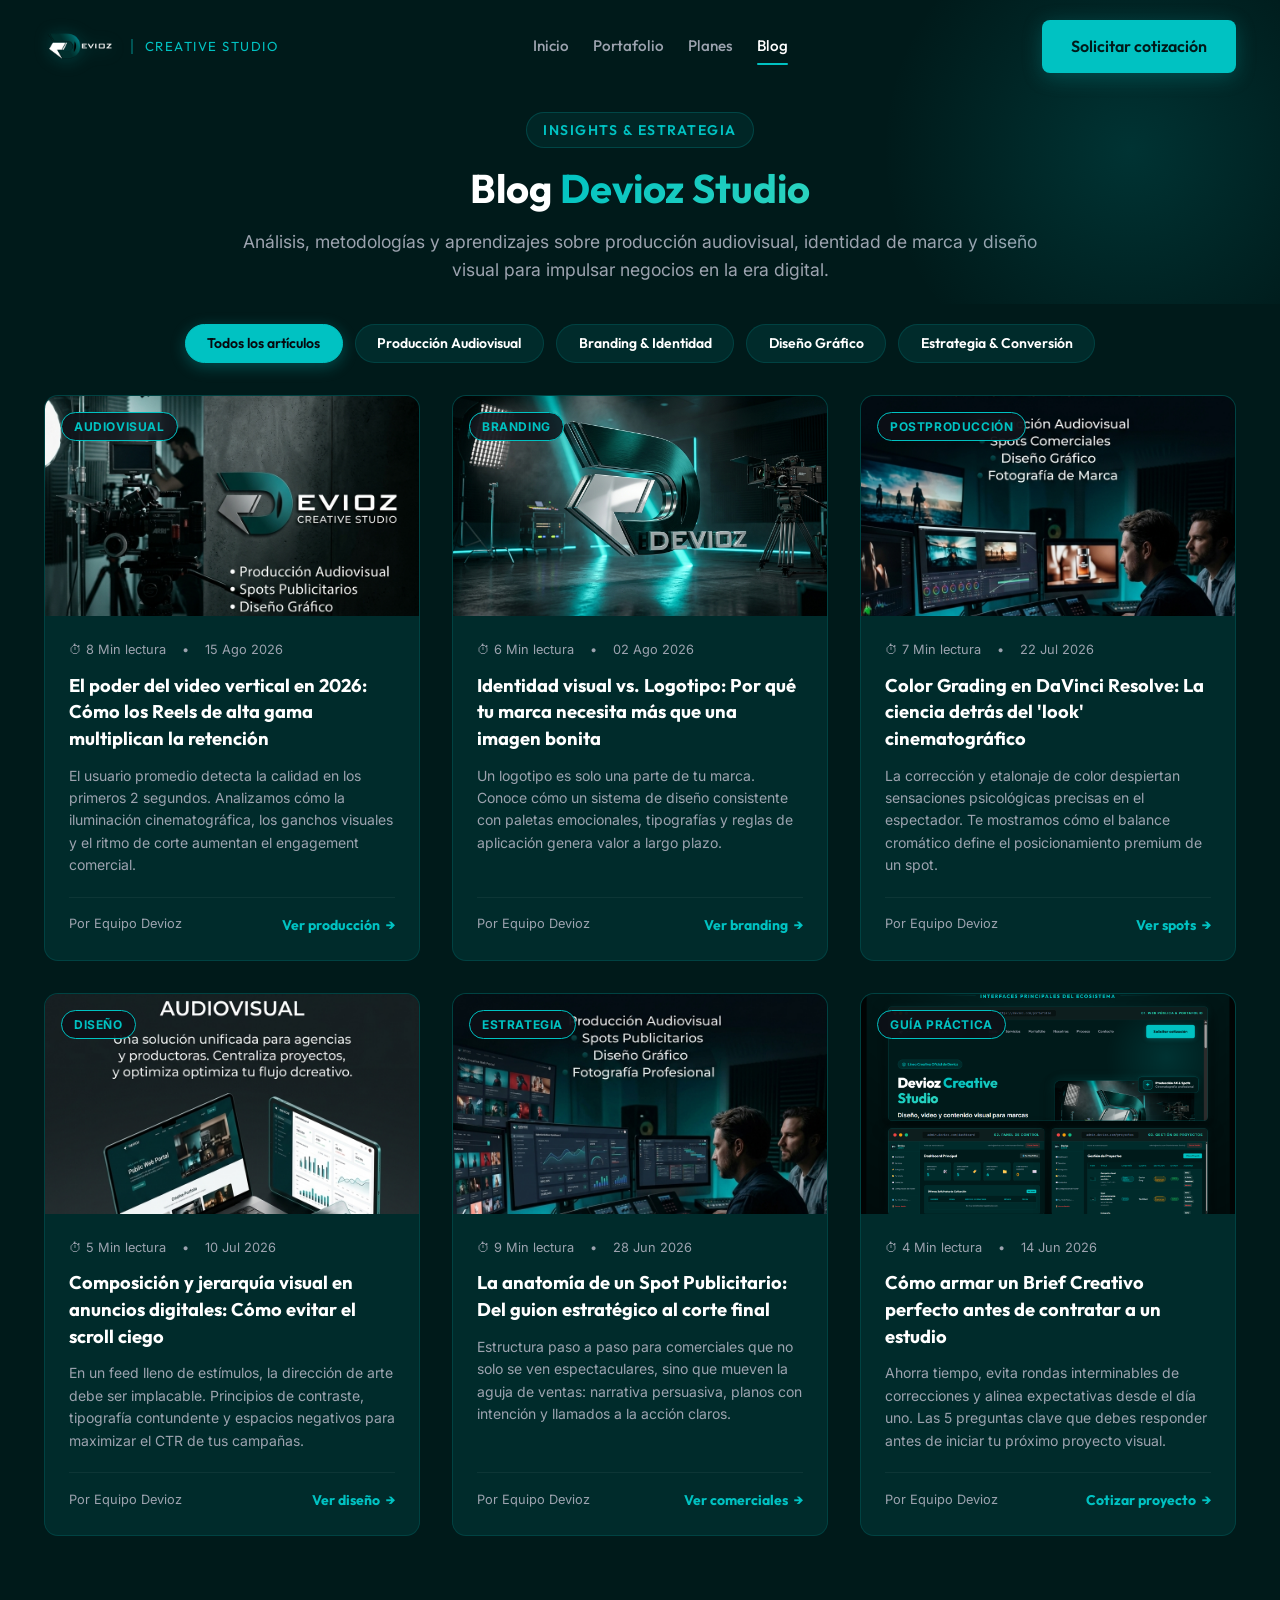
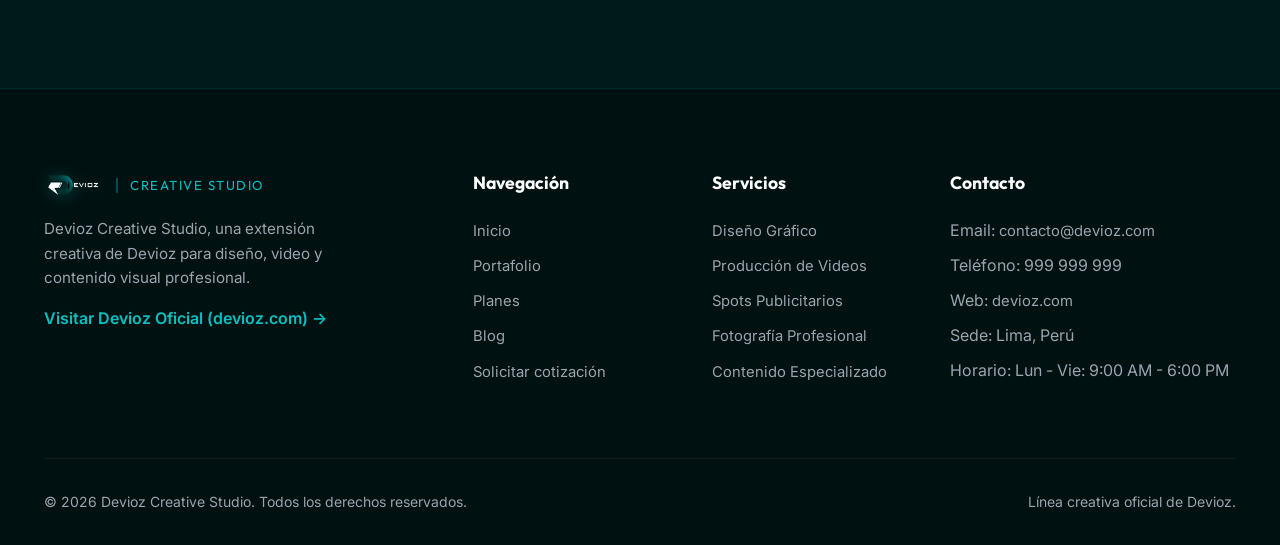
==== commit 98477a8a: "style(planes,blog): remove bottom CTA banners" ====
--- a/frontend/blog.html
+++ b/frontend/blog.html
@@ -220,15 +220,6 @@
             </div>
           </article>
 
-        </div>
-
-        <!-- BANNER FINAL CTA -->
-        <div class="page-cta-banner">
-          <div>
-            <h3 class="page-cta-title">¿Listo para llevar la comunicación visual de tu empresa al siguiente nivel?</h3>
-            <p class="page-cta-desc">Trabajemos juntos en una producción audiovisual o identidad de marca con visión estratégica.</p>
-          </div>
-          <a href="/cotizacion" class="btn btn-primary page-cta-btn">Solicitar cotización</a>
         </div>
 
       </div>
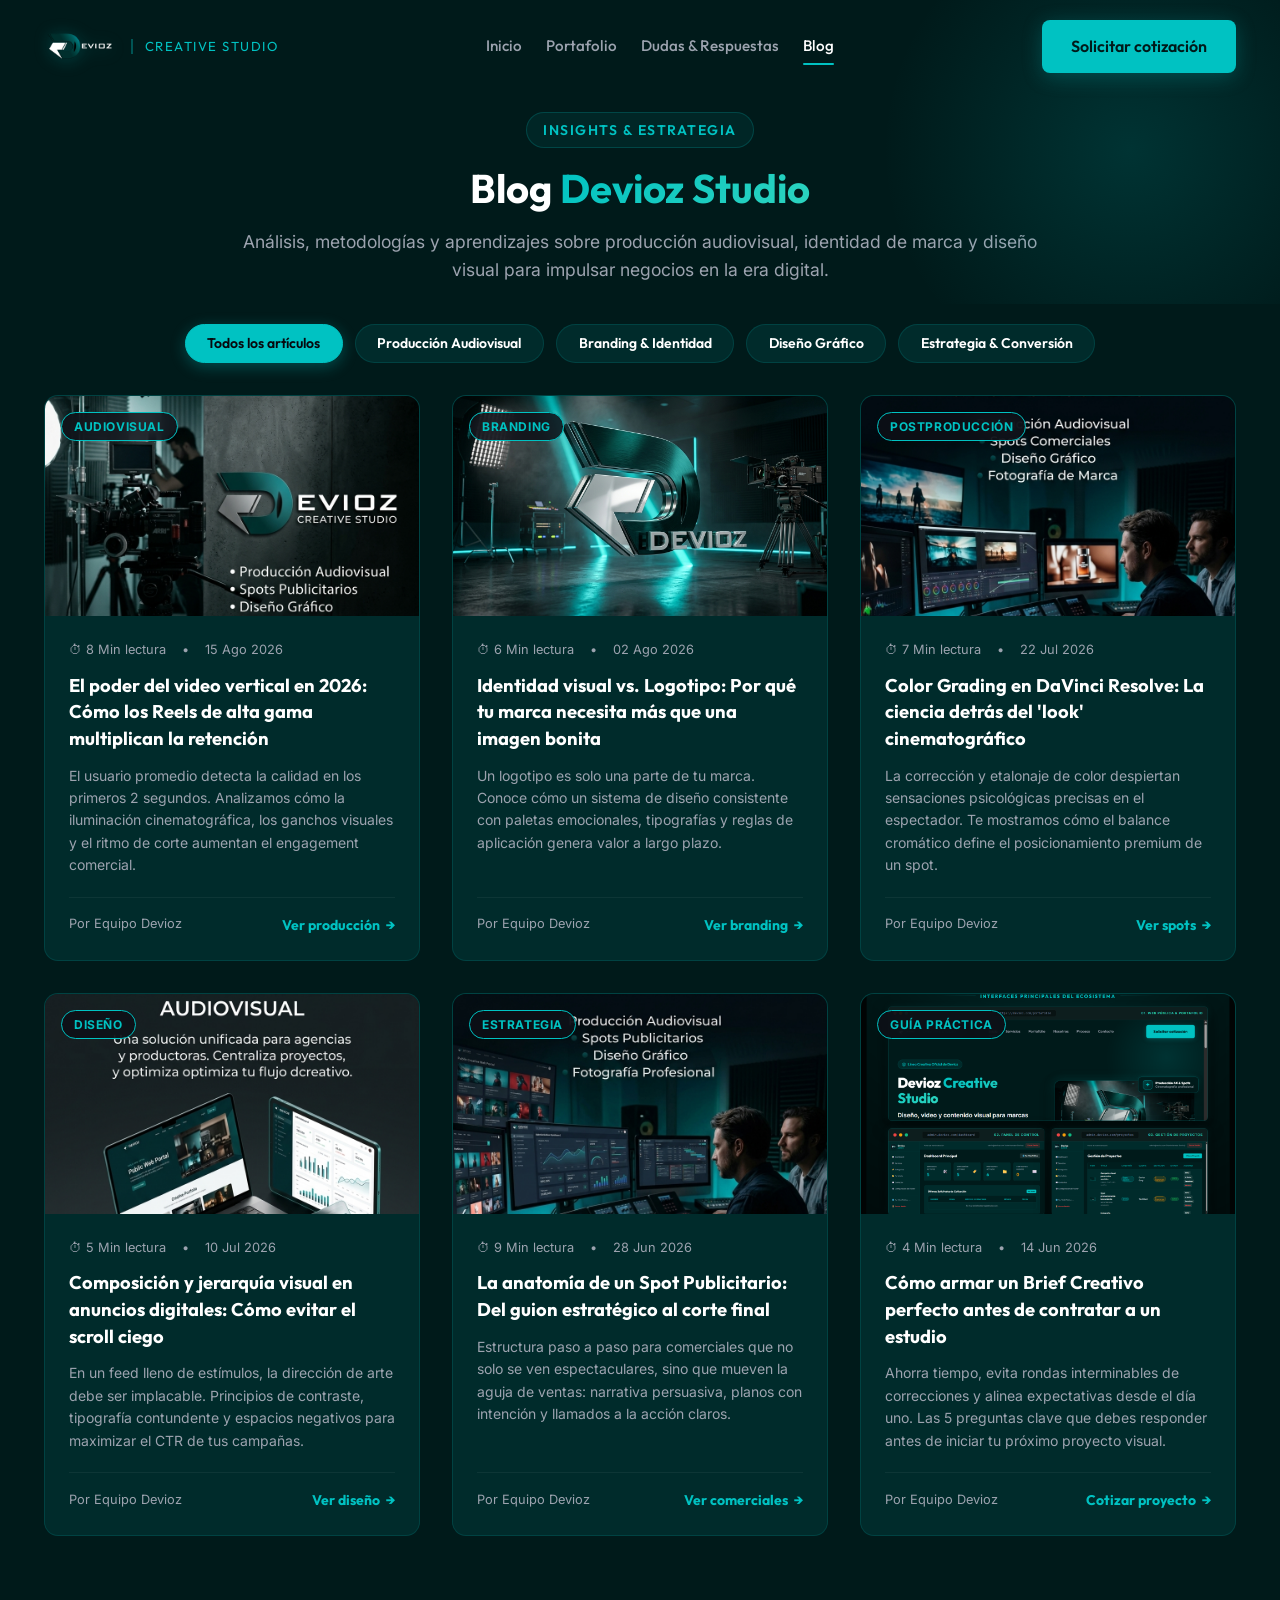
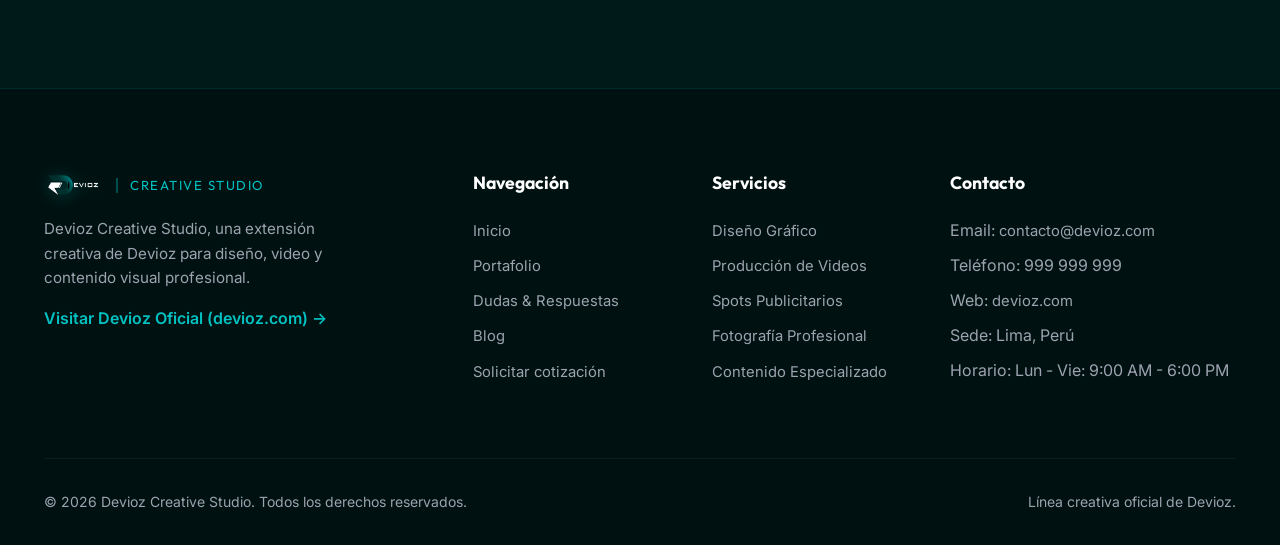
==== commit fce15b8f: "feat(navigation): replace Planes with Dudas & Respuestas (/preguntas) and remove portfolio CTA banne" ====
--- a/frontend/blog.html
+++ b/frontend/blog.html
@@ -37,7 +37,7 @@
       <nav class="nav-menu" id="nav-menu">
         <a href="/inicio" class="nav-link">Inicio</a>
         <a href="/portafolio" class="nav-link">Portafolio</a>
-        <a href="/planes" class="nav-link">Planes</a>
+        <a href="/preguntas" class="nav-link">Dudas &amp; Respuestas</a>
         <a href="/blog" class="nav-link active">Blog</a>
       </nav>
 
@@ -248,7 +248,7 @@
           <ul class="footer-links">
             <li><a href="/inicio">Inicio</a></li>
             <li><a href="/portafolio">Portafolio</a></li>
-            <li><a href="/planes">Planes</a></li>
+            <li><a href="/preguntas">Dudas &amp; Respuestas</a></li>
             <li><a href="/blog">Blog</a></li>
             <li><a href="/cotizacion">Solicitar cotización</a></li>
           </ul>
